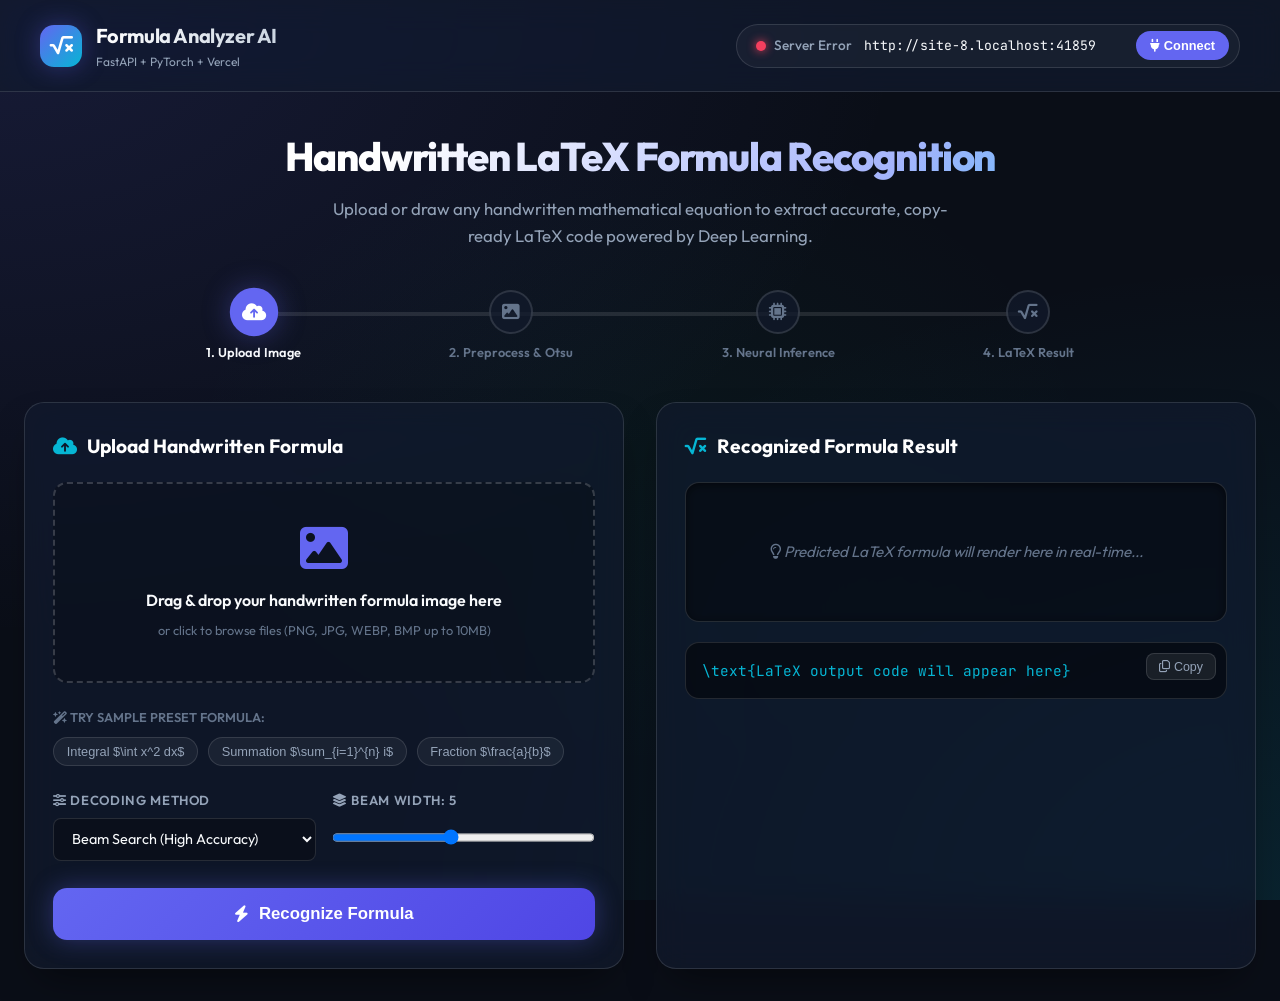
==== templates/index.html @ 6af21cb4 "Match Step 2 Image Pipeline & Preprocessing section layout exactly with user screenshot" ====
<!DOCTYPE html>
<html lang="en">
<head>
  <meta charset="UTF-8">
  <meta name="viewport" content="width=device-width, initial-scale=1.0">
  <title>Handwritten Formula Analyzer - AI LaTeX Recognizer</title>
  <meta name="description" content="AI-Powered Handwritten Mathematical Formula Recognition System built with PyTorch, FastAPI, and KaTeX.">
  
  <!-- Google Fonts -->
  <link rel="preconnect" href="https://fonts.googleapis.com">
  <link rel="preconnect" href="https://fonts.gstatic.com" crossorigin>
  <link href="https://fonts.googleapis.com/css2?family=JetBrains+Mono:wght@400;600&family=Outfit:wght@400;500;600;700;800&display=swap" rel="stylesheet">
  
  <!-- FontAwesome Icons -->
  <link rel="stylesheet" href="https://cdnjs.cloudflare.com/ajax/libs/font-awesome/6.4.0/css/all.min.css">
  
  <!-- KaTeX CSS & JS for LaTeX Rendering -->
  <link rel="stylesheet" href="https://cdn.jsdelivr.net/npm/katex@0.16.8/dist/katex.min.css">
  <script defer src="https://cdn.jsdelivr.net/npm/katex@0.16.8/dist/katex.min.js"></script>

  <!-- Custom Design System CSS -->
  <link rel="stylesheet" href="/static/css/style.css">
</head>
<body>

  <!-- Top Navigation & Ngrok Backend Config Bar -->
  <nav class="navbar">
    <div class="brand">
      <div class="brand-icon">
        <i class="fa-solid me-1 fa-square-root-variable"></i>
      </div>
      <div class="brand-text">
        <h1>Formula Analyzer AI</h1>
        <span>FastAPI + PyTorch + Vercel</span>
      </div>
    </div>

    <!-- Ngrok / Backend Tunnel Config -->
    <div class="backend-bar">
      <div class="status-badge" id="status-badge">
        <span class="status-dot" id="status-dot"></span>
        <span id="status-text">Connecting...</span>
      </div>
      <input 
        type="text" 
        id="backend-url-input" 
        class="backend-input" 
        placeholder="https://xxxx.ngrok-free.app or http://127.0.0.1:8000" 
        title="Enter your FastAPI Backend URL (Local or Ngrok HTTPS Tunnel)"
      >
      <button class="btn-ping" id="btn-ping" title="Test Connection to Backend API">
        <i class="fa-solid fa-plug"></i> Connect
      </button>
    </div>
  </nav>

  <!-- Main Content Container -->
  <main class="container">
    
    <!-- Hero Title -->
    <header class="hero-header">
      <h2 class="hero-title">Handwritten LaTeX Formula Recognition</h2>
      <p class="hero-subtitle">Upload or draw any handwritten mathematical equation to extract accurate, copy-ready LaTeX code powered by Deep Learning.</p>
    </header>

    <!-- Pipeline Stepper & Animated Progress Bar -->
    <div class="stepper-container" id="stepper-container">
      <div class="progress-track">
        <div class="progress-fill" id="progress-fill"></div>
      </div>
      
      <div class="step-item active" id="step-1">
        <div class="step-node"><i class="fa-solid fa-cloud-arrow-up"></i></div>
        <span class="step-label">1. Upload Image</span>
      </div>
      
      <div class="step-item" id="step-2">
        <div class="step-node"><i class="fa-solid fa-image"></i></div>
        <span class="step-label">2. Preprocess & Otsu</span>
      </div>
      
      <div class="step-item" id="step-3">
        <div class="step-node"><i class="fa-solid fa-microchip"></i></div>
        <span class="step-label">3. Neural Inference</span>
      </div>
      
      <div class="step-item" id="step-4">
        <div class="step-node"><i class="fa-solid fa-square-root-variable"></i></div>
        <span class="step-label">4. LaTeX Result</span>
      </div>
    </div>

    <!-- Main App Grid -->
    <div class="app-grid">

      <!-- Left Column: Image Upload & Parameters -->
      <section class="card">
        <h3 class="card-title">
          <i class="fa-solid fa-cloud-arrow-up"></i> Upload Handwritten Formula
        </h3>

        <!-- Drag & Drop Zone -->
        <div class="dropzone" id="dropzone">
          <i class="fa-solid fa-image dropzone-icon"></i>
          <p class="dropzone-text">Drag & drop your handwritten formula image here</p>
          <p class="dropzone-subtext">or click to browse files (PNG, JPG, WEBP, BMP up to 10MB)</p>
          <input type="file" id="file-input" accept="image/png, image/jpeg, image/webp, image/bmp">
        </div>

        <!-- Selected Image Preview Box -->
        <div class="preview-box" id="preview-box">
          <button class="preview-remove" id="btn-remove-preview" title="Remove selected image">
            <i class="fa-solid fa-xmark"></i>
          </button>
          <img id="preview-img" src="" alt="Handwritten Formula Preview">
        </div>

        <!-- Sample Formula Presets -->
        <div class="presets-container">
          <p class="presets-title"><i class="fa-solid fa-wand-magic-sparkles"></i> Try Sample Preset Formula:</p>
          <div class="presets-flex">
            <button class="btn-preset" data-preset="integral">Integral $\int x^2 dx$</button>
            <button class="btn-preset" data-preset="summation">Summation $\sum_{i=1}^{n} i$</button>
            <button class="btn-preset" data-preset="fraction">Fraction $\frac{a}{b}$</button>
          </div>
        </div>

        <!-- Decoding Controls -->
        <div class="controls-group">
          <div class="control-item">
            <label for="decode-method"><i class="fa-solid fa-sliders"></i> Decoding Method</label>
            <select id="decode-method" class="select-custom">
              <option value="beam" selected>Beam Search (High Accuracy)</option>
              <option value="greedy">Greedy Search (Fastest)</option>
            </select>
          </div>

          <div class="control-item" id="beam-size-container">
            <label for="beam-size"><i class="fa-solid fa-layer-group"></i> Beam Width: <span id="beam-val">5</span></label>
            <input type="range" id="beam-size" class="slider-custom" min="1" max="10" value="5">
          </div>
        </div>

        <!-- Submit Button -->
        <button class="btn-submit" id="btn-predict">
          <i class="fa-solid fa-bolt"></i> Recognize Formula
        </button>
      </section>

      <!-- Right Column: Recognition Results -->
      <section class="card">
        <h3 class="card-title">
          <i class="fa-solid fa-square-root-variable"></i> Recognized Formula Result
        </h3>

        <div class="result-display">
          
          <!-- Rendered KaTeX Math Box -->
          <div class="rendered-math-box" id="math-render-box">
            <span class="placeholder-text">
              <i class="fa-regular fa-lightbulb"></i> Predicted LaTeX formula will render here in real-time...
            </span>
          </div>

          <!-- Raw LaTeX Code View -->
          <div class="raw-latex-box">
            <button class="btn-copy" id="btn-copy" title="Copy LaTeX code to clipboard">
              <i class="fa-regular fa-copy"></i> Copy
            </button>
            <div class="raw-latex-code" id="raw-latex-output">\text{LaTeX output code will appear here}</div>
          </div>

        </div>
      </section>

    </div>

    <!-- Step 2: Image Pipeline & Preprocessing Card Section -->
    <section class="card pipeline-card" id="pipeline-card" style="display: none; margin-top: 2rem;">
      <div class="pipeline-header">
        <h3 class="card-title" style="margin-bottom: 0;">
          🖼️ Step 2: Image Pipeline & Preprocessing
        </h3>
        <span class="badge-active"><i class="fa-solid fa-circle-check"></i> Auto Dark-Mode & Otsu Active</span>
      </div>

      <div class="pipeline-grid" style="margin-top: 1.25rem;">
        <!-- Original Uploaded Image -->
        <div class="pipeline-box">
          <h4 class="pipeline-box-title">Original Uploaded Image</h4>
          <div class="pipeline-img-wrap">
            <img id="pipeline-orig-img" src="" alt="Original Uploaded Image">
          </div>
          <p class="pipeline-meta" id="pipeline-orig-meta">
            Dimensions: 512 × 128 px | Format: image/png
          </p>
        </div>

        <!-- Auto-Inverted & Otsu Normalized Tensor Input -->
        <div class="pipeline-box">
          <h4 class="pipeline-box-title">Auto-Inverted & Otsu Normalized Tensor Input</h4>
          <div class="pipeline-img-wrap">
            <img id="pipeline-otsu-img" src="" alt="Normalized Tensor Input Canvas">
          </div>
          <p class="pipeline-meta" id="pipeline-meta">
            Tensor Shape: [1, 3, 128, 512] | Padded & Normalized for Model Encoder
          </p>
        </div>
      </div>
    </section>

  </main>

  <!-- Toast Notification -->
  <div class="toast" id="toast">
    <i class="fa-solid fa-circle-check"></i>
    <span id="toast-msg">Copied to clipboard!</span>
  </div>

  <!-- App Script -->
  <script src="/static/js/app.js"></script>
</body>
</html>
---- static/css/style.css ----
/* ==========================================================
   Handwritten Mathematical Formula Recognition System
   Design System & Global Styles (Vanilla CSS)
   ========================================================== */

:root {
  --bg-dark: #0a0e17;
  --bg-card: rgba(18, 26, 43, 0.75);
  --bg-card-hover: rgba(28, 39, 64, 0.85);
  --border-color: rgba(255, 255, 255, 0.12);
  --border-focus: #6366f1;
  
  --primary: #6366f1;
  --primary-hover: #4f46e5;
  --primary-glow: rgba(99, 102, 241, 0.35);
  
  --accent-cyan: #06b6d4;
  --accent-emerald: #10b981;
  --accent-rose: #f43f5e;
  --accent-amber: #f59e0b;

  --text-main: #f8fafc;
  --text-muted: #94a3b8;
  --text-subtle: #64748b;

  --font-main: 'Outfit', -apple-system, BlinkMacSystemFont, 'Segoe UI', Roboto, sans-serif;
  --font-mono: 'JetBrains Mono', 'Fira Code', monospace;
  
  --radius-sm: 8px;
  --radius-md: 14px;
  --radius-lg: 20px;
  --radius-full: 9999px;
  
  --shadow-main: 0 20px 40px -15px rgba(0, 0, 0, 0.5);
  --shadow-glow: 0 0 25px var(--primary-glow);
  --glass-backdrop: blur(16px) saturate(180%);
}

* {
  margin: 0;
  padding: 0;
  box-sizing: border-box;
}

body {
  font-family: var(--font-main);
  background-color: var(--bg-dark);
  background-image: 
    radial-gradient(at 0% 0%, rgba(99, 102, 241, 0.15) 0px, transparent 50%),
    radial-gradient(at 100% 100%, rgba(6, 182, 212, 0.12) 0px, transparent 50%),
    radial-gradient(at 50% 50%, rgba(16, 185, 129, 0.05) 0px, transparent 50%);
  background-attachment: fixed;
  color: var(--text-main);
  min-height: 100vh;
  line-height: 1.6;
  overflow-x: hidden;
}

/* Header & Navbar */
.navbar {
  display: flex;
  justify-content: space-between;
  align-items: center;
  padding: 1.25rem 2.5rem;
  background: var(--bg-card);
  backdrop-filter: var(--glass-backdrop);
  border-bottom: 1px solid var(--border-color);
  position: sticky;
  top: 0;
  z-index: 100;
}

.brand {
  display: flex;
  align-items: center;
  gap: 0.85rem;
}

.brand-icon {
  width: 42px;
  height: 42px;
  background: linear-gradient(135deg, var(--primary), var(--accent-cyan));
  border-radius: var(--radius-md);
  display: flex;
  align-items: center;
  justify-content: center;
  font-size: 1.3rem;
  color: #fff;
  box-shadow: var(--shadow-glow);
}

.brand-text h1 {
  font-size: 1.25rem;
  font-weight: 700;
  background: linear-gradient(90deg, #fff, #cbd5e1);
  -webkit-background-clip: text;
  -webkit-text-fill-color: transparent;
  letter-spacing: -0.02em;
}

.brand-text span {
  font-size: 0.75rem;
  color: var(--text-muted);
  display: block;
}

/* Backend Connection Bar */
.backend-bar {
  display: flex;
  align-items: center;
  gap: 0.75rem;
  background: rgba(255, 255, 255, 0.04);
  border: 1px solid var(--border-color);
  border-radius: var(--radius-full);
  padding: 0.4rem 0.6rem 0.4rem 1.2rem;
}

.status-badge {
  display: flex;
  align-items: center;
  gap: 0.5rem;
  font-size: 0.85rem;
  font-weight: 500;
  color: var(--text-muted);
}

.status-dot {
  width: 10px;
  height: 10px;
  border-radius: 50%;
  background-color: var(--accent-amber);
  box-shadow: 0 0 10px var(--accent-amber);
  transition: all 0.3s ease;
}

.status-dot.connected {
  background-color: var(--accent-emerald);
  box-shadow: 0 0 10px var(--accent-emerald);
}

.status-dot.disconnected {
  background-color: var(--accent-rose);
  box-shadow: 0 0 10px var(--accent-rose);
}

.backend-input {
  background: transparent;
  border: none;
  color: var(--text-main);
  font-family: var(--font-mono);
  font-size: 0.82rem;
  width: 260px;
  outline: none;
}

.btn-ping {
  background: var(--primary);
  color: #fff;
  border: none;
  padding: 0.45rem 0.9rem;
  border-radius: var(--radius-full);
  font-size: 0.8rem;
  font-weight: 600;
  cursor: pointer;
  transition: all 0.2s ease;
}

.btn-ping:hover {
  background: var(--primary-hover);
  transform: scale(1.03);
}

/* Main Container */
.container {
  max-width: 1300px;
  margin: 2rem auto;
  padding: 0 1.5rem;
}

.hero-header {
  text-align: center;
  margin-bottom: 2.5rem;
}

.hero-title {
  font-size: 2.5rem;
  font-weight: 800;
  letter-spacing: -0.03em;
  margin-bottom: 0.5rem;
  background: linear-gradient(135deg, #ffffff 30%, #a5b4fc 70%, #38bdf8 100%);
  -webkit-background-clip: text;
  -webkit-text-fill-color: transparent;
}

.hero-subtitle {
  color: var(--text-muted);
  font-size: 1.05rem;
  max-width: 650px;
  margin: 0 auto;
}

/* Grid Layout */
.app-grid {
  display: grid;
  grid-template-columns: 1fr 1fr;
  gap: 2rem;
}

@media (max-width: 992px) {
  .app-grid {
    grid-template-columns: 1fr;
  }
}

/* Card Styling */
.card {
  background: var(--bg-card);
  backdrop-filter: var(--glass-backdrop);
  border: 1px solid var(--border-color);
  border-radius: var(--radius-lg);
  padding: 1.75rem;
  box-shadow: var(--shadow-main);
  transition: border-color 0.3s ease;
}

.card:hover {
  border-color: rgba(255, 255, 255, 0.2);
}

.card-title {
  font-size: 1.2rem;
  font-weight: 700;
  margin-bottom: 1.25rem;
  display: flex;
  align-items: center;
  gap: 0.6rem;
  color: #fff;
}

.card-title i {
  color: var(--accent-cyan);
}

/* Upload Dropzone */
.dropzone {
  border: 2px dashed rgba(255, 255, 255, 0.18);
  border-radius: var(--radius-md);
  padding: 2.5rem 1.5rem;
  text-align: center;
  cursor: pointer;
  background: rgba(0, 0, 0, 0.2);
  transition: all 0.3s ease;
  position: relative;
  overflow: hidden;
}

.dropzone:hover, .dropzone.dragover {
  border-color: var(--primary);
  background: rgba(99, 102, 241, 0.08);
  box-shadow: inset 0 0 20px rgba(99, 102, 241, 0.15);
}

.dropzone-icon {
  font-size: 3rem;
  color: var(--primary);
  margin-bottom: 1rem;
  transition: transform 0.3s ease;
}

.dropzone:hover .dropzone-icon {
  transform: translateY(-4px);
}

.dropzone-text {
  font-size: 1rem;
  font-weight: 600;
  color: var(--text-main);
  margin-bottom: 0.4rem;
}

.dropzone-subtext {
  font-size: 0.8rem;
  color: var(--text-subtle);
}

#file-input {
  display: none;
}

/* Preview Box */
.preview-box {
  margin-top: 1.25rem;
  display: none;
  background: rgba(0, 0, 0, 0.3);
  border: 1px solid var(--border-color);
  border-radius: var(--radius-md);
  padding: 1rem;
  text-align: center;
  position: relative;
}

.preview-box img {
  max-width: 100%;
  max-height: 180px;
  object-fit: contain;
  border-radius: var(--radius-sm);
  box-shadow: 0 4px 12px rgba(0,0,0,0.5);
}

.preview-remove {
  position: absolute;
  top: 10px;
  right: 10px;
  background: rgba(244, 63, 94, 0.8);
  color: #fff;
  border: none;
  border-radius: 50%;
  width: 28px;
  height: 28px;
  cursor: pointer;
  display: flex;
  align-items: center;
  justify-content: center;
  transition: all 0.2s ease;
}

.preview-remove:hover {
  background: var(--accent-rose);
  transform: scale(1.1);
}

/* Controls */
.controls-group {
  margin-top: 1.5rem;
  display: grid;
  grid-template-columns: 1fr 1fr;
  gap: 1rem;
}

.control-item label {
  display: block;
  font-size: 0.82rem;
  font-weight: 600;
  color: var(--text-muted);
  margin-bottom: 0.4rem;
  text-transform: uppercase;
  letter-spacing: 0.05em;
}

.select-custom, .slider-custom {
  width: 100%;
  padding: 0.65rem 0.9rem;
  background: rgba(0, 0, 0, 0.3);
  border: 1px solid var(--border-color);
  border-radius: var(--radius-sm);
  color: var(--text-main);
  font-family: var(--font-main);
  font-size: 0.9rem;
  outline: none;
  transition: border-color 0.2s ease;
}

.select-custom:focus {
  border-color: var(--primary);
}

/* Action Buttons */
.btn-submit {
  width: 100%;
  margin-top: 1.5rem;
  padding: 1rem;
  background: linear-gradient(135deg, var(--primary), var(--primary-hover));
  color: #fff;
  border: none;
  border-radius: var(--radius-md);
  font-size: 1.05rem;
  font-weight: 700;
  cursor: pointer;
  box-shadow: var(--shadow-glow);
  display: flex;
  align-items: center;
  justify-content: center;
  gap: 0.6rem;
  transition: all 0.3s ease;
}

.btn-submit:hover:not(:disabled) {
  transform: translateY(-2px);
  box-shadow: 0 0 35px var(--primary-glow);
}

.btn-submit:disabled {
  opacity: 0.5;
  cursor: not-allowed;
}

/* Sample Presets */
.presets-container {
  margin-top: 1.5rem;
}

.presets-title {
  font-size: 0.8rem;
  font-weight: 600;
  color: var(--text-subtle);
  margin-bottom: 0.6rem;
  text-transform: uppercase;
}

.presets-flex {
  display: flex;
  gap: 0.6rem;
  flex-wrap: wrap;
}

.btn-preset {
  background: rgba(255, 255, 255, 0.05);
  border: 1px solid var(--border-color);
  color: var(--text-muted);
  padding: 0.4rem 0.8rem;
  border-radius: var(--radius-full);
  font-size: 0.8rem;
  cursor: pointer;
  transition: all 0.2s ease;
}

.btn-preset:hover {
  background: rgba(99, 102, 241, 0.15);
  border-color: var(--primary);
  color: #fff;
}

/* Results Display Card */
.result-display {
  display: flex;
  flex-direction: column;
  gap: 1.25rem;
  min-height: 380px;
}

.rendered-math-box {
  background: rgba(0, 0, 0, 0.4);
  border: 1px solid var(--border-color);
  border-radius: var(--radius-md);
  padding: 2rem 1.5rem;
  min-height: 140px;
  display: flex;
  align-items: center;
  justify-content: center;
  text-align: center;
  font-size: 1.6rem;
  overflow-x: auto;
  box-shadow: inset 0 2px 10px rgba(0,0,0,0.5);
}

.placeholder-text {
  color: var(--text-subtle);
  font-size: 0.95rem;
  font-style: italic;
}

.raw-latex-box {
  background: rgba(0, 0, 0, 0.5);
  border: 1px solid var(--border-color);
  border-radius: var(--radius-md);
  padding: 1rem;
  position: relative;
}

.raw-latex-code {
  font-family: var(--font-mono);
  font-size: 0.9rem;
  color: var(--accent-cyan);
  word-break: break-all;
  white-space: pre-wrap;
}

.btn-copy {
  position: absolute;
  top: 10px;
  right: 10px;
  background: rgba(255, 255, 255, 0.08);
  border: 1px solid var(--border-color);
  color: var(--text-muted);
  padding: 0.35rem 0.75rem;
  border-radius: var(--radius-sm);
  font-size: 0.78rem;
  cursor: pointer;
  transition: all 0.2s ease;
}

.btn-copy:hover {
  background: var(--primary);
  color: #fff;
}

/* Spinner Loader */
.spinner {
  width: 22px;
  height: 22px;
  border: 3px solid rgba(255,255,255,0.3);
  border-radius: 50%;
  border-top-color: #fff;
  animation: spin 0.8s linear infinite;
  display: inline-block;
}

@keyframes spin {
  to { transform: rotate(360deg); }
}

/* Toast Notifications */
.toast {
  position: fixed;
  bottom: 2rem;
  right: 2rem;
  background: var(--bg-card);
  border: 1px solid var(--accent-emerald);
  color: #fff;
  padding: 0.9rem 1.4rem;
  border-radius: var(--radius-md);
  box-shadow: 0 10px 30px rgba(0,0,0,0.5);
  display: flex;
  align-items: center;
  gap: 0.6rem;
  font-size: 0.9rem;
  z-index: 1000;
  opacity: 0;
  transform: translateY(20px);
  transition: all 0.3s ease;
}

.toast.show {
  opacity: 1;
  transform: translateY(0);
}

/* Step 2 Pipeline Card Styling */
.pipeline-header {
  display: flex;
  justify-content: space-between;
  align-items: center;
  margin-bottom: 1.25rem;
  flex-wrap: wrap;
  gap: 0.5rem;
}

.badge-active {
  background: rgba(16, 185, 129, 0.15);
  border: 1px solid var(--accent-emerald);
  color: var(--accent-emerald);
  padding: 0.35rem 0.85rem;
  border-radius: var(--radius-full);
  font-size: 0.8rem;
  font-weight: 600;
  display: flex;
  align-items: center;
  gap: 0.4rem;
}

.pipeline-grid {
  display: grid;
  grid-template-columns: 1fr 1fr;
  gap: 1.5rem;
}

@media (max-width: 768px) {
  .pipeline-grid {
    grid-template-columns: 1fr;
  }
}

.pipeline-box {
  background: rgba(0, 0, 0, 0.35);
  border: 1px solid var(--border-color);
  border-radius: var(--radius-md);
  padding: 1rem;
}

.pipeline-box-title {
  font-size: 0.88rem;
  font-weight: 700;
  color: var(--text-muted);
  margin-bottom: 0.75rem;
}

.pipeline-img-wrap {
  background: #ffffff;
  border-radius: var(--radius-sm);
  padding: 0.5rem;
  min-height: 140px;
  display: flex;
  align-items: center;
  justify-content: center;
}

.pipeline-img-wrap img {
  max-width: 100%;
  max-height: 140px;
  object-fit: contain;
}

.pipeline-meta {
  font-family: var(--font-mono);
  font-size: 0.75rem;
  color: var(--text-subtle);
  margin-top: 0.6rem;
  text-align: center;
}

/* Stepper & Progress Bar Styling */
.stepper-container {
  display: flex;
  justify-content: space-between;
  align-items: center;
  position: relative;
  max-width: 900px;
  margin: 0 auto 2.5rem auto;
  padding: 0 1rem;
}

.progress-track {
  position: absolute;
  top: 22px;
  left: 60px;
  right: 60px;
  height: 4px;
  background: rgba(255, 255, 255, 0.1);
  border-radius: var(--radius-full);
  z-index: 1;
}

.progress-fill {
  height: 100%;
  width: 0%;
  background: linear-gradient(90deg, var(--primary), var(--accent-cyan));
  border-radius: var(--radius-full);
  box-shadow: 0 0 15px var(--primary-glow);
  transition: width 0.4s ease;
}

.step-item {
  display: flex;
  flex-direction: column;
  align-items: center;
  gap: 0.5rem;
  z-index: 2;
  position: relative;
}

.step-node {
  width: 44px;
  height: 44px;
  border-radius: 50%;
  background: var(--bg-card);
  border: 2px solid var(--border-color);
  color: var(--text-subtle);
  display: flex;
  align-items: center;
  justify-content: center;
  font-size: 1.1rem;
  transition: all 0.3s ease;
}

.step-label {
  font-size: 0.8rem;
  font-weight: 600;
  color: var(--text-subtle);
  transition: color 0.3s ease;
}

.step-item.active .step-node {
  border-color: var(--primary);
  background: var(--primary);
  color: #fff;
  box-shadow: var(--shadow-glow);
  transform: scale(1.1);
}

.step-item.active .step-label {
  color: var(--text-main);
}

.step-item.completed .step-node {
  border-color: var(--accent-emerald);
  background: var(--accent-emerald);
  color: #fff;
  box-shadow: 0 0 15px rgba(16, 185, 129, 0.4);
}

.step-item.completed .step-label {
  color: var(--accent-emerald);
}
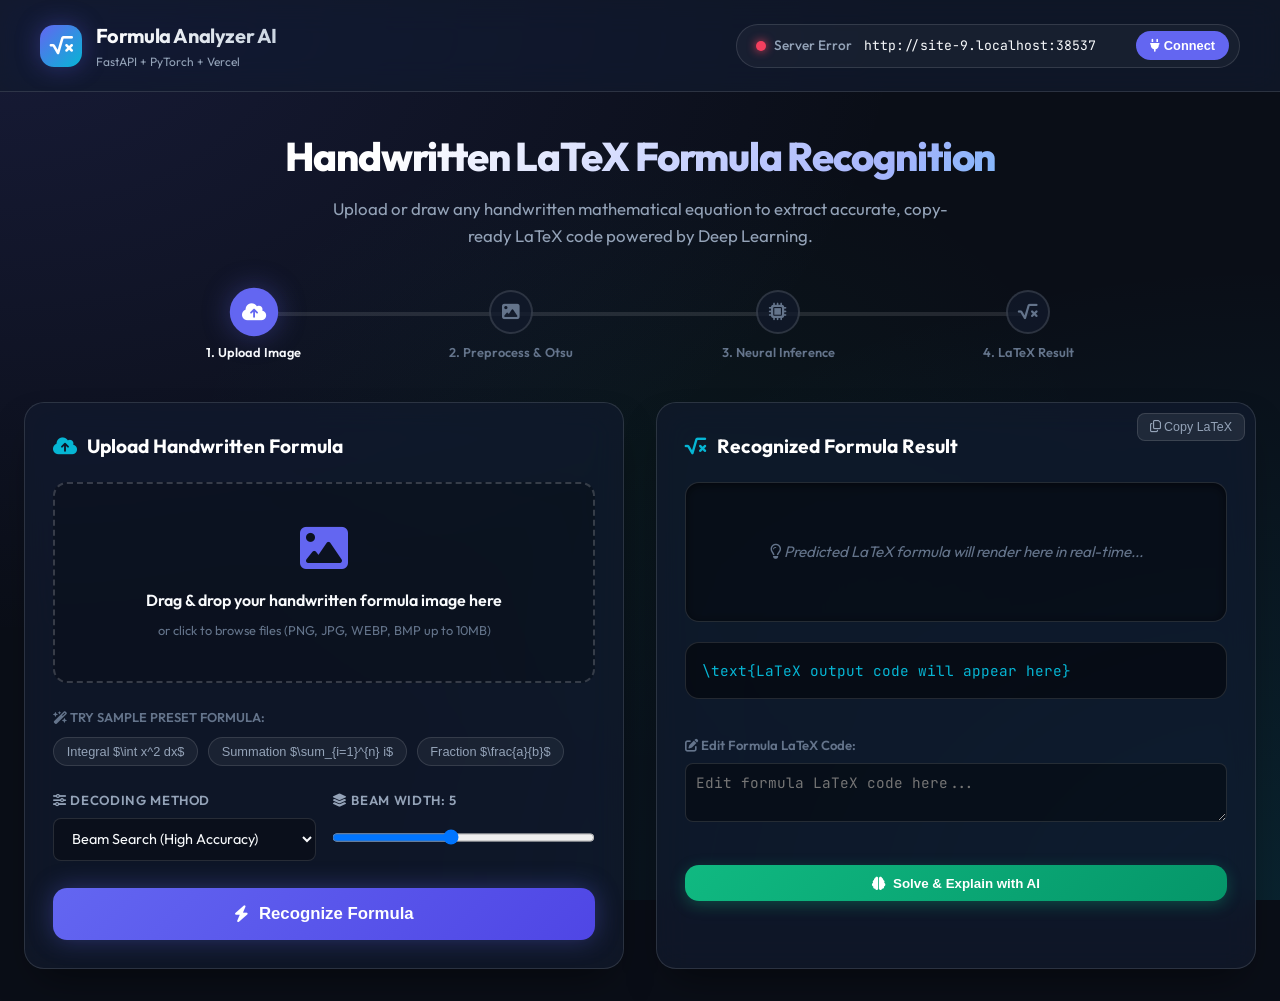
==== commit b4c9cbcb: "Add interactive LaTeX formula editor, SymPy symbolic math solver, and Gemini AI step-by-step explana" ====
--- a/templates/index.html
+++ b/templates/index.html
@@ -164,10 +164,25 @@
 
           <!-- Raw LaTeX Code View -->
           <div class="raw-latex-box">
-            <button class="btn-copy" id="btn-copy" title="Copy LaTeX code to clipboard">
-              <i class="fa-regular fa-copy"></i> Copy
+            <div class="raw-latex-code" id="raw-latex-output">\text{LaTeX output code will appear here}</div>
+          </div>
+
+          <!-- Interactive Editable LaTeX Field -->
+          <div class="editor-group" style="margin-top: 1rem;">
+            <label for="latex-editor-input" class="editor-label" style="font-size: 0.82rem; font-weight: 600; color: var(--text-subtle); margin-bottom: 0.4rem; display: block;">
+              <i class="fa-solid fa-pen-to-square"></i> Edit Formula LaTeX Code:
+            </label>
+            <textarea id="latex-editor-input" class="textarea-custom" rows="2" style="width: 100%; background: rgba(0,0,0,0.4); border: 1px solid var(--border-color); border-radius: var(--radius-sm); color: var(--accent-cyan); font-family: var(--font-mono); padding: 0.6rem; font-size: 0.9rem; resize: vertical;" placeholder="Edit formula LaTeX code here..."></textarea>
+          </div>
+
+          <!-- Action Buttons Flex -->
+          <div class="action-buttons-flex" style="display: flex; gap: 0.75rem; margin-top: 1rem;">
+            <button class="btn-copy" id="btn-copy" style="flex: 1;">
+              <i class="fa-regular fa-copy"></i> Copy LaTeX
             </button>
-            <div class="raw-latex-code" id="raw-latex-output">\text{LaTeX output code will appear here}</div>
+            <button class="btn-solve" id="btn-solve" style="flex: 2; background: linear-gradient(135deg, #10b981, #059669); color: #fff; border: none; padding: 0.65rem 1rem; border-radius: var(--radius-md); font-weight: 600; cursor: pointer; display: flex; align-items: center; justify-content: center; gap: 0.5rem; transition: all 0.3s ease; box-shadow: 0 4px 15px rgba(16, 185, 129, 0.3);">
+              <i class="fa-solid fa-brain"></i> Solve & Explain with AI
+            </button>
           </div>
 
         </div>
@@ -209,6 +224,36 @@
       </div>
     </section>
 
+    <!-- Step 3: Solution & Gemini AI Explanation Card Section -->
+    <section class="card solution-card" id="solution-card" style="display: none; margin-top: 2rem;">
+      <div class="pipeline-header">
+        <h3 class="card-title" style="margin-bottom: 0;">
+          🧠 Step 3: Solution & Gemini AI Explanation
+        </h3>
+        <span class="badge-active" style="background: rgba(99, 102, 241, 0.15); border-color: var(--primary); color: #a5b4fc;">
+          <i class="fa-solid fa-sparkles"></i> Gemini AI Active
+        </span>
+      </div>
+
+      <div class="solution-grid" style="display: grid; grid-template-columns: 1fr; gap: 1.25rem; margin-top: 1.25rem;">
+        <!-- Solution Render Box -->
+        <div class="solution-box" style="background: rgba(0, 0, 0, 0.35); border: 1px solid var(--border-color); border-radius: var(--radius-md); padding: 1.25rem;">
+          <h4 class="pipeline-box-title" style="color: var(--accent-emerald);">Calculated Mathematical Solution</h4>
+          <div class="rendered-math-box" id="solution-render-box" style="margin-top: 0.75rem;">
+            <!-- Solved KaTeX math renders here -->
+          </div>
+        </div>
+
+        <!-- Gemini AI Explanation Box -->
+        <div class="solution-box" style="background: rgba(0, 0, 0, 0.35); border: 1px solid var(--border-color); border-radius: var(--radius-md); padding: 1.25rem;">
+          <h4 class="pipeline-box-title" style="color: #a5b4fc;">Step-by-Step Gemini AI Concept Breakdown</h4>
+          <div class="explanation-content" id="explanation-content" style="margin-top: 0.75rem; font-size: 0.95rem; line-height: 1.7; color: var(--text-main);">
+            <!-- Markdown explanation renders here -->
+          </div>
+        </div>
+      </div>
+    </section>
+
   </main>
 
   <!-- Toast Notification -->
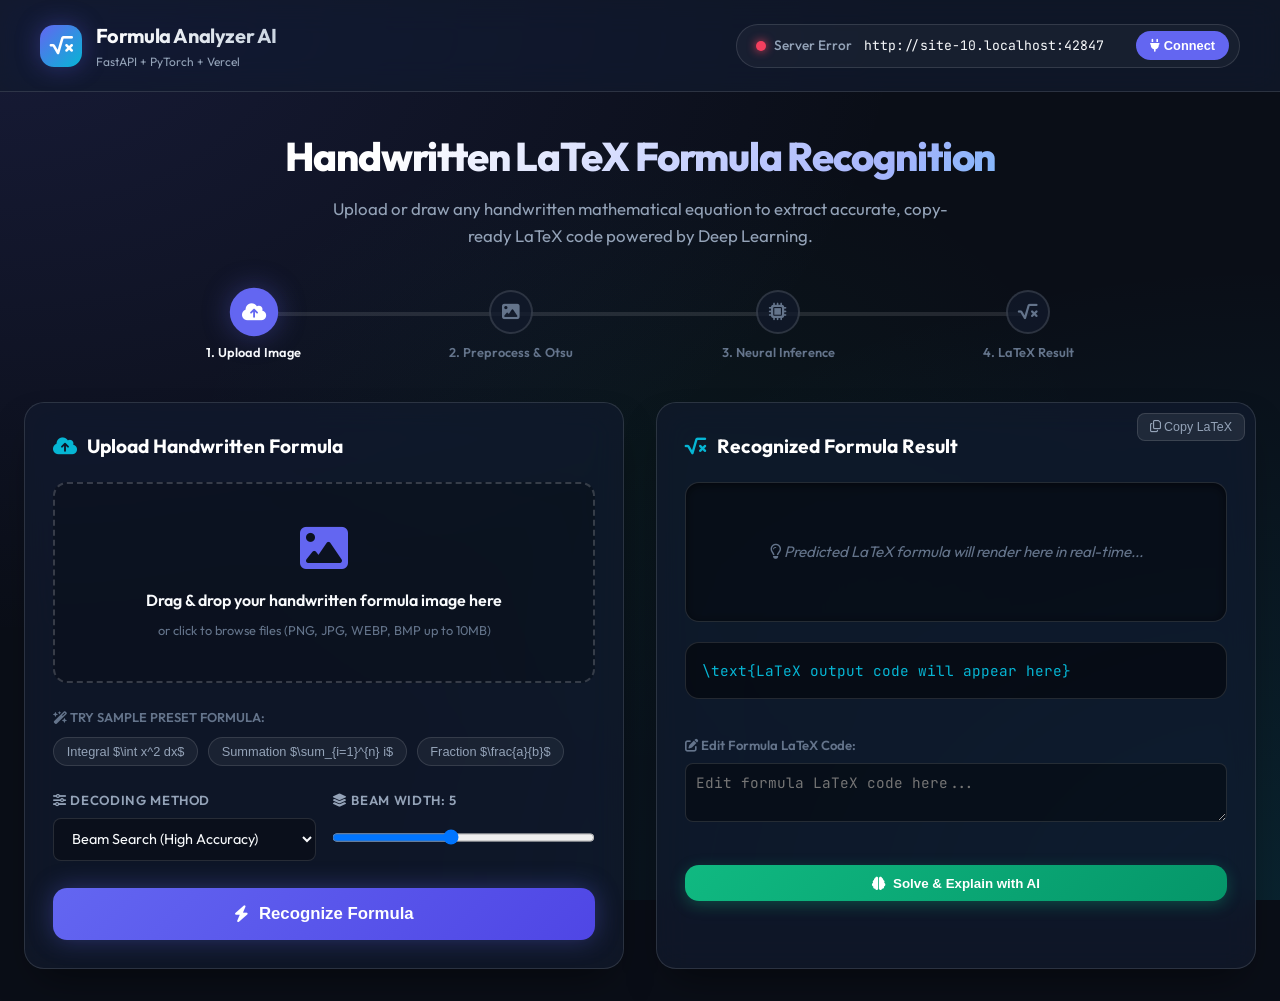
==== commit 96dfef2b: "Separate SymPy math solver, Matplotlib function graph plotter, and Gemini AI explanation sections" ====
--- a/templates/index.html
+++ b/templates/index.html
@@ -224,29 +224,43 @@
       </div>
     </section>
 
-    <!-- Step 3: Solution & Gemini AI Explanation Card Section -->
+    <!-- Step 3: Solution, Matplotlib Plot & Gemini AI Explanation Card Section -->
     <section class="card solution-card" id="solution-card" style="display: none; margin-top: 2rem;">
       <div class="pipeline-header">
         <h3 class="card-title" style="margin-bottom: 0;">
-          🧠 Step 3: Solution & Gemini AI Explanation
+          🧠 Step 3: SymPy Solution, Matplotlib Plot & Gemini AI Explanation
         </h3>
         <span class="badge-active" style="background: rgba(99, 102, 241, 0.15); border-color: var(--primary); color: #a5b4fc;">
-          <i class="fa-solid fa-sparkles"></i> Gemini AI Active
+          <i class="fa-solid fa-sparkles"></i> SymPy + Matplotlib + Gemini AI
         </span>
       </div>
 
       <div class="solution-grid" style="display: grid; grid-template-columns: 1fr; gap: 1.25rem; margin-top: 1.25rem;">
-        <!-- Solution Render Box -->
+        <!-- 1. SymPy Symbolic Solution Box -->
         <div class="solution-box" style="background: rgba(0, 0, 0, 0.35); border: 1px solid var(--border-color); border-radius: var(--radius-md); padding: 1.25rem;">
-          <h4 class="pipeline-box-title" style="color: var(--accent-emerald);">Calculated Mathematical Solution</h4>
+          <h4 class="pipeline-box-title" style="color: var(--accent-emerald);">
+            <i class="fa-solid fa-calculator"></i> SymPy Exact Mathematical Solution
+          </h4>
           <div class="rendered-math-box" id="solution-render-box" style="margin-top: 0.75rem;">
             <!-- Solved KaTeX math renders here -->
           </div>
         </div>
 
-        <!-- Gemini AI Explanation Box -->
+        <!-- 2. Matplotlib Graph Plot Box -->
+        <div class="solution-box" id="plot-box" style="display: none; background: rgba(0, 0, 0, 0.35); border: 1px solid var(--border-color); border-radius: var(--radius-md); padding: 1.25rem;">
+          <h4 class="pipeline-box-title" style="color: var(--accent-cyan);">
+            <i class="fa-solid fa-chart-line"></i> Matplotlib Function Graph & Curve Visualization
+          </h4>
+          <div class="plot-img-wrap" style="margin-top: 0.75rem; background: #0f172a; border-radius: var(--radius-sm); padding: 0.5rem; text-align: center;">
+            <img id="plot-img" src="" alt="Matplotlib Function Plot" style="max-width: 100%; border-radius: var(--radius-sm);">
+          </div>
+        </div>
+
+        <!-- 3. Gemini AI Explanation Box -->
         <div class="solution-box" style="background: rgba(0, 0, 0, 0.35); border: 1px solid var(--border-color); border-radius: var(--radius-md); padding: 1.25rem;">
-          <h4 class="pipeline-box-title" style="color: #a5b4fc;">Step-by-Step Gemini AI Concept Breakdown</h4>
+          <h4 class="pipeline-box-title" style="color: #a5b4fc;">
+            <i class="fa-solid fa-brain"></i> Step-by-Step Gemini AI Concept Breakdown
+          </h4>
           <div class="explanation-content" id="explanation-content" style="margin-top: 0.75rem; font-size: 0.95rem; line-height: 1.7; color: var(--text-main);">
             <!-- Markdown explanation renders here -->
           </div>
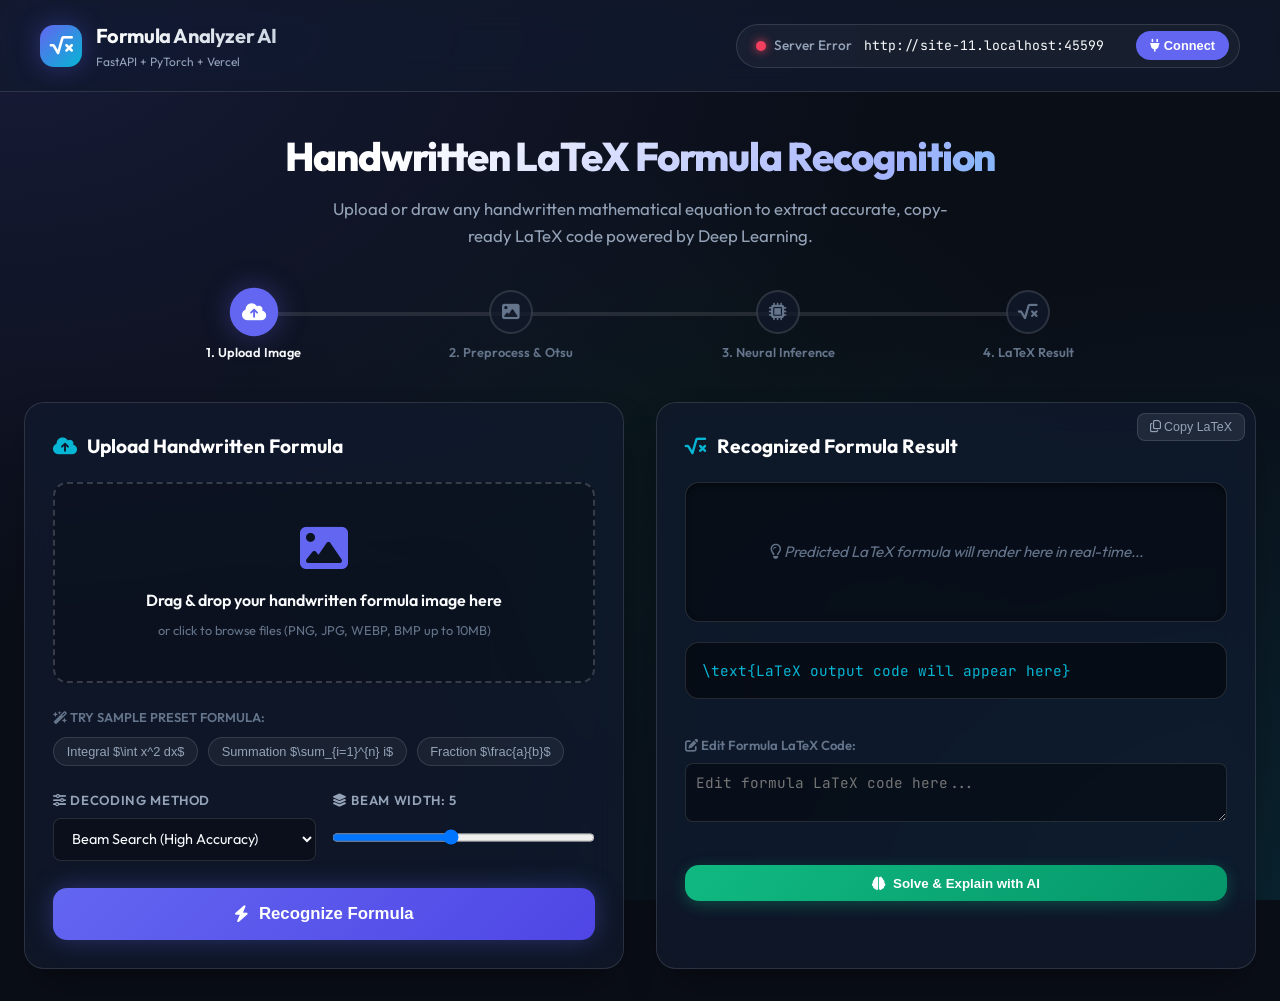
==== commit b012279b: "Create 3 distinct standalone section cards for SymPy Solution, Matplotlib Plot, and Gemini AI" ====
--- a/templates/index.html
+++ b/templates/index.html
@@ -224,46 +224,59 @@
       </div>
     </section>
 
-    <!-- Step 3: Solution, Matplotlib Plot & Gemini AI Explanation Card Section -->
-    <section class="card solution-card" id="solution-card" style="display: none; margin-top: 2rem;">
-      <div class="pipeline-header">
-        <h3 class="card-title" style="margin-bottom: 0;">
-          🧠 Step 3: SymPy Solution, Matplotlib Plot & Gemini AI Explanation
+    <!-- Section 1: SymPy Mathematical Solution Card -->
+    <section class="card solution-card" id="sympy-card" style="display: none; margin-top: 2rem;">
+      <div class="pipeline-header">
+        <h3 class="card-title" style="margin-bottom: 0;">
+          ⚡ SymPy Mathematical Solution
+        </h3>
+        <span class="badge-active" style="background: rgba(16, 185, 129, 0.15); border-color: var(--accent-emerald); color: var(--accent-emerald);">
+          <i class="fa-solid fa-calculator"></i> SymPy Symbolic Engine
+        </span>
+      </div>
+
+      <div class="solution-box" style="background: rgba(0, 0, 0, 0.35); border: 1px solid var(--border-color); border-radius: var(--radius-md); padding: 1.25rem; margin-top: 1.25rem;">
+        <h4 class="pipeline-box-title" style="color: var(--accent-emerald);">Calculated Exact Symbolic Solution</h4>
+        <div class="rendered-math-box" id="sympy-render-box" style="margin-top: 0.75rem;">
+          <!-- Solved KaTeX math renders here -->
+        </div>
+      </div>
+    </section>
+
+    <!-- Section 2: Matplotlib Function Graph Plot Card -->
+    <section class="card solution-card" id="plot-card" style="display: none; margin-top: 2rem;">
+      <div class="pipeline-header">
+        <h3 class="card-title" style="margin-bottom: 0;">
+          📈 Matplotlib Function Graph & Visualization
+        </h3>
+        <span class="badge-active" style="background: rgba(56, 189, 248, 0.15); border-color: var(--accent-cyan); color: var(--accent-cyan);">
+          <i class="fa-solid fa-chart-line"></i> Matplotlib Dark-Mode Engine
+        </span>
+      </div>
+
+      <div class="solution-box" style="background: rgba(0, 0, 0, 0.35); border: 1px solid var(--border-color); border-radius: var(--radius-md); padding: 1.25rem; margin-top: 1.25rem;">
+        <h4 class="pipeline-box-title" style="color: var(--accent-cyan);">Function Curve Plot</h4>
+        <div class="plot-img-wrap" style="margin-top: 0.75rem; background: #0f172a; border-radius: var(--radius-sm); padding: 0.5rem; text-align: center;">
+          <img id="plot-img" src="" alt="Matplotlib Function Plot" style="max-width: 100%; border-radius: var(--radius-sm);">
+        </div>
+      </div>
+    </section>
+
+    <!-- Section 3: Gemini AI Concept Explanation Card -->
+    <section class="card solution-card" id="gemini-card" style="display: none; margin-top: 2rem;">
+      <div class="pipeline-header">
+        <h3 class="card-title" style="margin-bottom: 0;">
+          🧠 Gemini AI Concept Explanation & Breakdown
         </h3>
         <span class="badge-active" style="background: rgba(99, 102, 241, 0.15); border-color: var(--primary); color: #a5b4fc;">
-          <i class="fa-solid fa-sparkles"></i> SymPy + Matplotlib + Gemini AI
+          <i class="fa-solid fa-sparkles"></i> Gemini AI Model Active
         </span>
       </div>
 
-      <div class="solution-grid" style="display: grid; grid-template-columns: 1fr; gap: 1.25rem; margin-top: 1.25rem;">
-        <!-- 1. SymPy Symbolic Solution Box -->
-        <div class="solution-box" style="background: rgba(0, 0, 0, 0.35); border: 1px solid var(--border-color); border-radius: var(--radius-md); padding: 1.25rem;">
-          <h4 class="pipeline-box-title" style="color: var(--accent-emerald);">
-            <i class="fa-solid fa-calculator"></i> SymPy Exact Mathematical Solution
-          </h4>
-          <div class="rendered-math-box" id="solution-render-box" style="margin-top: 0.75rem;">
-            <!-- Solved KaTeX math renders here -->
-          </div>
-        </div>
-
-        <!-- 2. Matplotlib Graph Plot Box -->
-        <div class="solution-box" id="plot-box" style="display: none; background: rgba(0, 0, 0, 0.35); border: 1px solid var(--border-color); border-radius: var(--radius-md); padding: 1.25rem;">
-          <h4 class="pipeline-box-title" style="color: var(--accent-cyan);">
-            <i class="fa-solid fa-chart-line"></i> Matplotlib Function Graph & Curve Visualization
-          </h4>
-          <div class="plot-img-wrap" style="margin-top: 0.75rem; background: #0f172a; border-radius: var(--radius-sm); padding: 0.5rem; text-align: center;">
-            <img id="plot-img" src="" alt="Matplotlib Function Plot" style="max-width: 100%; border-radius: var(--radius-sm);">
-          </div>
-        </div>
-
-        <!-- 3. Gemini AI Explanation Box -->
-        <div class="solution-box" style="background: rgba(0, 0, 0, 0.35); border: 1px solid var(--border-color); border-radius: var(--radius-md); padding: 1.25rem;">
-          <h4 class="pipeline-box-title" style="color: #a5b4fc;">
-            <i class="fa-solid fa-brain"></i> Step-by-Step Gemini AI Concept Breakdown
-          </h4>
-          <div class="explanation-content" id="explanation-content" style="margin-top: 0.75rem; font-size: 0.95rem; line-height: 1.7; color: var(--text-main);">
-            <!-- Markdown explanation renders here -->
-          </div>
+      <div class="solution-box" style="background: rgba(0, 0, 0, 0.35); border: 1px solid var(--border-color); border-radius: var(--radius-md); padding: 1.25rem; margin-top: 1.25rem;">
+        <h4 class="pipeline-box-title" style="color: #a5b4fc;">Step-by-Step Pedagogical Explanation</h4>
+        <div class="explanation-content" id="explanation-content" style="margin-top: 0.75rem; font-size: 0.95rem; line-height: 1.7; color: var(--text-main);">
+          <!-- Markdown explanation renders here -->
         </div>
       </div>
     </section>
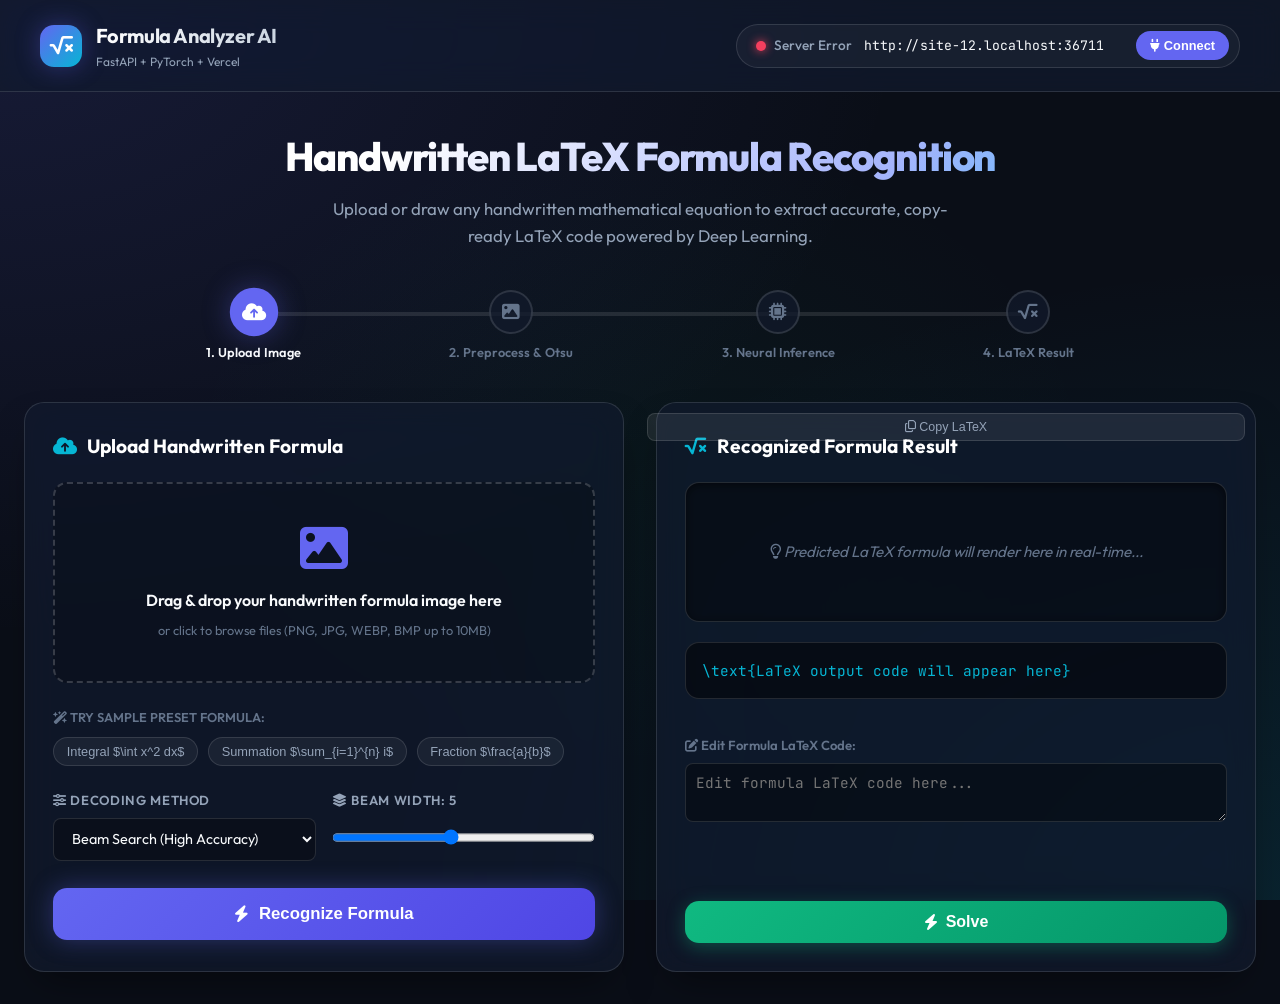
==== commit 88eadfbf: "Update Solve button to dedicated row with Solve label" ====
--- a/templates/index.html
+++ b/templates/index.html
@@ -175,13 +175,17 @@
             <textarea id="latex-editor-input" class="textarea-custom" rows="2" style="width: 100%; background: rgba(0,0,0,0.4); border: 1px solid var(--border-color); border-radius: var(--radius-sm); color: var(--accent-cyan); font-family: var(--font-mono); padding: 0.6rem; font-size: 0.9rem; resize: vertical;" placeholder="Edit formula LaTeX code here..."></textarea>
           </div>
 
-          <!-- Action Buttons Flex -->
-          <div class="action-buttons-flex" style="display: flex; gap: 0.75rem; margin-top: 1rem;">
-            <button class="btn-copy" id="btn-copy" style="flex: 1;">
+          <!-- Copy Button Row -->
+          <div class="action-buttons-flex" style="margin-top: 1rem;">
+            <button class="btn-copy" id="btn-copy" style="width: 100%;">
               <i class="fa-regular fa-copy"></i> Copy LaTeX
             </button>
-            <button class="btn-solve" id="btn-solve" style="flex: 2; background: linear-gradient(135deg, #10b981, #059669); color: #fff; border: none; padding: 0.65rem 1rem; border-radius: var(--radius-md); font-weight: 600; cursor: pointer; display: flex; align-items: center; justify-content: center; gap: 0.5rem; transition: all 0.3s ease; box-shadow: 0 4px 15px rgba(16, 185, 129, 0.3);">
-              <i class="fa-solid fa-brain"></i> Solve & Explain with AI
+          </div>
+
+          <!-- Dedicated New Row Below Everything for Solve Button -->
+          <div class="solve-button-row" style="margin-top: 1rem;">
+            <button class="btn-solve" id="btn-solve" style="width: 100%; background: linear-gradient(135deg, #10b981, #059669); color: #fff; border: none; padding: 0.75rem 1.25rem; border-radius: var(--radius-md); font-weight: 700; font-size: 1rem; cursor: pointer; display: flex; align-items: center; justify-content: center; gap: 0.5rem; transition: all 0.3s ease; box-shadow: 0 4px 18px rgba(16, 185, 129, 0.35);">
+              <i class="fa-solid fa-bolt"></i> Solve
             </button>
           </div>
 
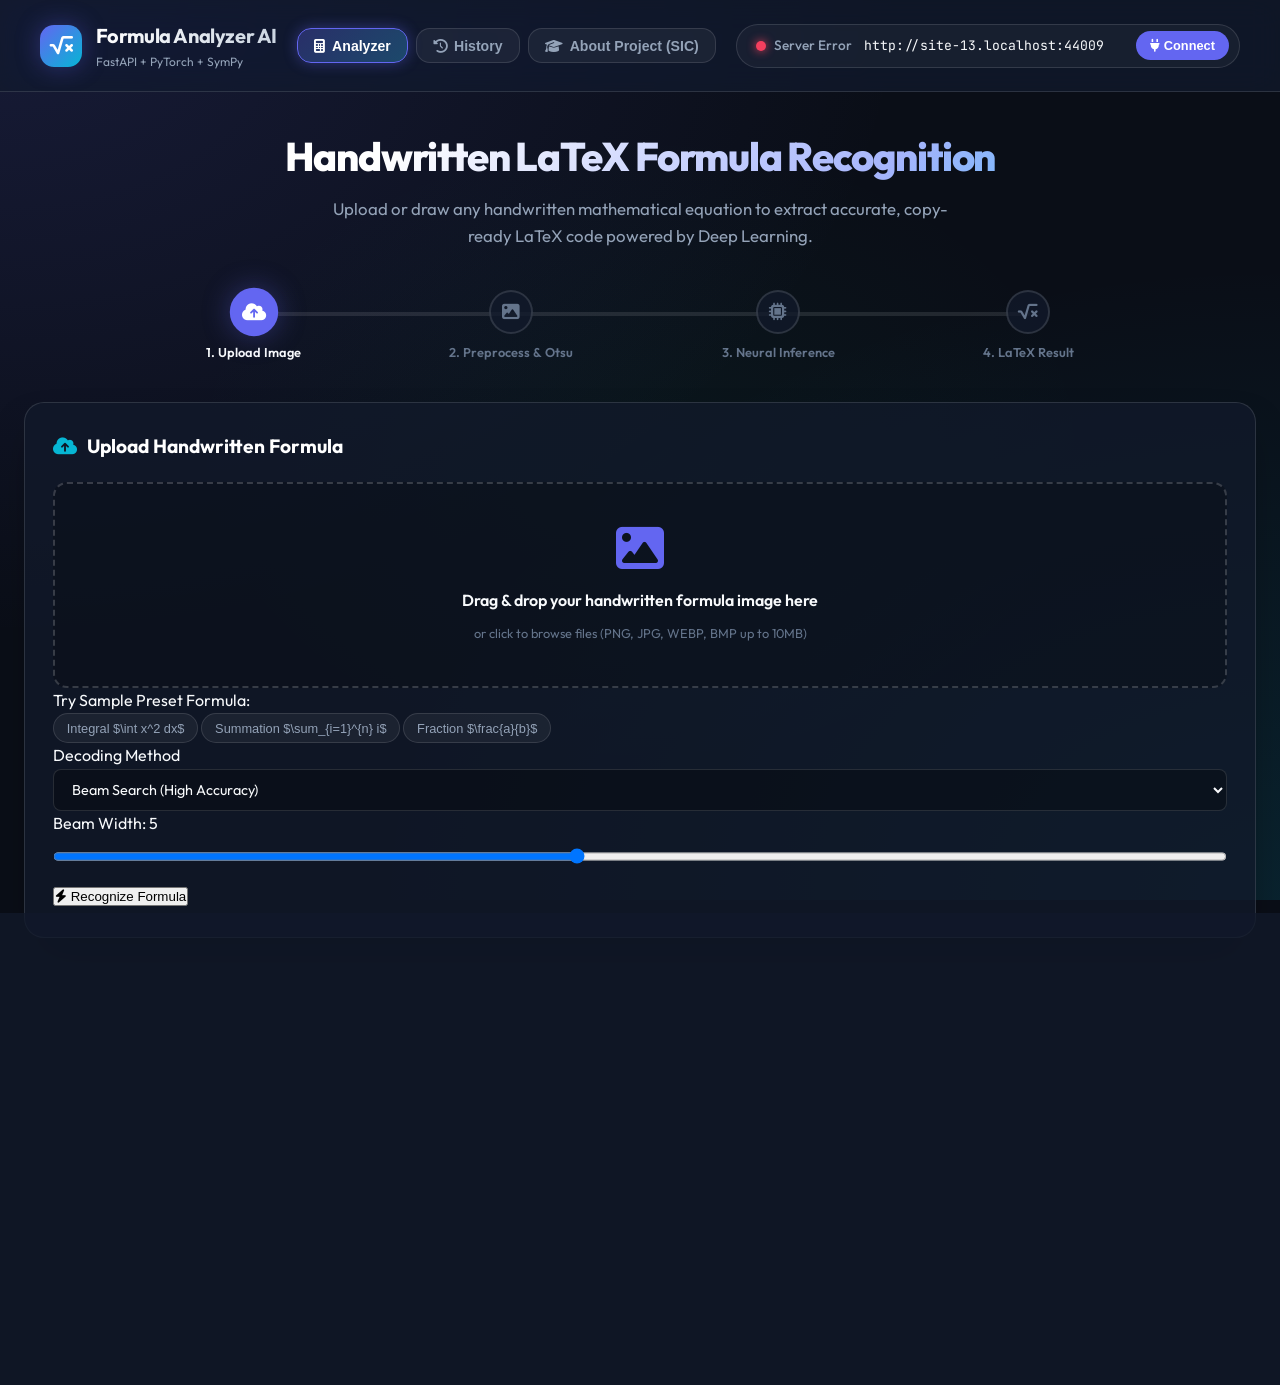
==== commit eb155fd8: "Add Top Navbar with About Project (SIC Presentation) and Recognition History tab pages" ====
--- a/templates/index.html
+++ b/templates/index.html
@@ -31,8 +31,21 @@
       </div>
       <div class="brand-text">
         <h1>Formula Analyzer AI</h1>
-        <span>FastAPI + PyTorch + Vercel</span>
-      </div>
+        <span>FastAPI + PyTorch + SymPy</span>
+      </div>
+    </div>
+
+    <!-- Navigation Menu Links -->
+    <div class="nav-links">
+      <button class="nav-btn active" data-tab="analyzer">
+        <i class="fa-solid fa-calculator"></i> Analyzer
+      </button>
+      <button class="nav-btn" data-tab="history">
+        <i class="fa-solid fa-clock-rotate-left"></i> History
+      </button>
+      <button class="nav-btn" data-tab="about-sic">
+        <i class="fa-solid fa-graduation-cap"></i> About Project (SIC)
+      </button>
     </div>
 
     <!-- Ngrok / Backend Tunnel Config -->
@@ -56,120 +69,128 @@
 
   <!-- Main Content Container -->
   <main class="container">
-    
-    <!-- Hero Title -->
-    <header class="hero-header">
-      <h2 class="hero-title">Handwritten LaTeX Formula Recognition</h2>
-      <p class="hero-subtitle">Upload or draw any handwritten mathematical equation to extract accurate, copy-ready LaTeX code powered by Deep Learning.</p>
-    </header>
-
-    <!-- Pipeline Stepper & Animated Progress Bar -->
-    <div class="stepper-container" id="stepper-container">
-      <div class="progress-track">
-        <div class="progress-fill" id="progress-fill"></div>
-      </div>
+
+    <!-- Tab Page 1: Formula Analyzer (Main App) -->
+    <div class="tab-page active" id="tab-analyzer">
       
-      <div class="step-item active" id="step-1">
-        <div class="step-node"><i class="fa-solid fa-cloud-arrow-up"></i></div>
-        <span class="step-label">1. Upload Image</span>
-      </div>
-      
-      <div class="step-item" id="step-2">
-        <div class="step-node"><i class="fa-solid fa-image"></i></div>
-        <span class="step-label">2. Preprocess & Otsu</span>
-      </div>
-      
-      <div class="step-item" id="step-3">
-        <div class="step-node"><i class="fa-solid fa-microchip"></i></div>
-        <span class="step-label">3. Neural Inference</span>
-      </div>
-      
-      <div class="step-item" id="step-4">
-        <div class="step-node"><i class="fa-solid fa-square-root-variable"></i></div>
-        <span class="step-label">4. LaTeX Result</span>
-      </div>
-    </div>
-
-    <!-- Main App Grid -->
-    <div class="app-grid">
-
-      <!-- Left Column: Image Upload & Parameters -->
-      <section class="card">
-        <h3 class="card-title">
-          <i class="fa-solid fa-cloud-arrow-up"></i> Upload Handwritten Formula
-        </h3>
-
-        <!-- Drag & Drop Zone -->
-        <div class="dropzone" id="dropzone">
-          <i class="fa-solid fa-image dropzone-icon"></i>
-          <p class="dropzone-text">Drag & drop your handwritten formula image here</p>
-          <p class="dropzone-subtext">or click to browse files (PNG, JPG, WEBP, BMP up to 10MB)</p>
-          <input type="file" id="file-input" accept="image/png, image/jpeg, image/webp, image/bmp">
-        </div>
-
-        <!-- Selected Image Preview Box -->
-        <div class="preview-box" id="preview-box">
-          <button class="preview-remove" id="btn-remove-preview" title="Remove selected image">
-            <i class="fa-solid fa-xmark"></i>
+      <!-- Hero Title -->
+      <header class="hero-header">
+        <h2 class="hero-title">Handwritten LaTeX Formula Recognition</h2>
+        <p class="hero-subtitle">Upload or draw any handwritten mathematical equation to extract accurate, copy-ready LaTeX code powered by Deep Learning.</p>
+      </header>
+
+      <!-- Pipeline Stepper & Animated Progress Bar -->
+      <div class="stepper-container" id="stepper-container">
+        <div class="progress-track">
+          <div class="progress-fill" id="progress-fill"></div>
+        </div>
+        
+        <div class="step-item active" id="step-1">
+          <div class="step-node"><i class="fa-solid fa-cloud-arrow-up"></i></div>
+          <span class="step-label">1. Upload Image</span>
+        </div>
+        
+        <div class="step-item" id="step-2">
+          <div class="step-node"><i class="fa-solid fa-image"></i></div>
+          <span class="step-label">2. Preprocess & Otsu</span>
+        </div>
+        
+        <div class="step-item" id="step-3">
+          <div class="step-node"><i class="fa-solid fa-microchip"></i></div>
+          <span class="step-label">3. Neural Inference</span>
+        </div>
+        
+        <div class="step-item" id="step-4">
+          <div class="step-node"><i class="fa-solid fa-square-root-variable"></i></div>
+          <span class="step-label">4. LaTeX Result</span>
+        </div>
+      </div>
+
+      <!-- Main Interactive Workbench Grid -->
+      <div class="grid">
+        
+        <!-- Left Column: Upload & Options -->
+        <section class="card upload-card">
+          <h3 class="card-title">
+            <i class="fa-solid fa-cloud-arrow-up text-primary"></i> Upload Handwritten Formula
+          </h3>
+
+          <!-- Drag & Drop Zone -->
+          <div class="dropzone" id="dropzone">
+            <input type="file" id="file-input" accept="image/*" class="file-input">
+            <div class="dropzone-content">
+              <i class="fa-solid fa-image dropzone-icon"></i>
+              <p class="dropzone-text">Drag & drop your handwritten formula image here</p>
+              <span class="dropzone-subtext">or click to browse files (PNG, JPG, WEBP, BMP up to 10MB)</span>
+            </div>
+          </div>
+
+          <!-- Selected Image Preview Box -->
+          <div class="preview-box" id="preview-box" style="display: none;">
+            <img id="preview-img" src="" alt="Formula Preview" class="preview-img">
+            <button class="btn-remove" id="btn-remove-preview" title="Remove selected image">
+              <i class="fa-solid fa-trash-can"></i> Remove Image
+            </button>
+          </div>
+
+          <!-- Sample Formula Presets -->
+          <div class="preset-section">
+            <span class="preset-label">Try Sample Preset Formula:</span>
+            <div class="preset-buttons">
+              <button class="btn-preset" data-preset="integral">Integral $\int x^2 dx$</button>
+              <button class="btn-preset" data-preset="summation">Summation $\sum_{i=1}^{n} i$</button>
+              <button class="btn-preset" data-preset="fraction">Fraction $\frac{a}{b}$</button>
+            </div>
+          </div>
+
+          <!-- Inference Parameters -->
+          <div class="params-group">
+            <div class="param-field">
+              <label for="decode-method" class="param-label">Decoding Method</label>
+              <select id="decode-method" class="select-custom">
+                <option value="greedy">Greedy Search (Fastest)</option>
+                <option value="beam" selected>Beam Search (High Accuracy)</option>
+              </select>
+            </div>
+
+            <div class="param-field" id="beam-size-container">
+              <div class="slider-header">
+                <label for="beam-size" class="param-label">Beam Width:</label>
+                <span id="beam-val" class="slider-val">5</span>
+              </div>
+              <input type="range" id="beam-size" min="1" max="10" value="5" class="slider-custom">
+            </div>
+          </div>
+
+          <!-- Predict Action Button -->
+          <button class="btn-primary" id="btn-predict">
+            <i class="fa-solid fa-bolt"></i> Recognize Formula
           </button>
-          <img id="preview-img" src="" alt="Handwritten Formula Preview">
-        </div>
-
-        <!-- Sample Formula Presets -->
-        <div class="presets-container">
-          <p class="presets-title"><i class="fa-solid fa-wand-magic-sparkles"></i> Try Sample Preset Formula:</p>
-          <div class="presets-flex">
-            <button class="btn-preset" data-preset="integral">Integral $\int x^2 dx$</button>
-            <button class="btn-preset" data-preset="summation">Summation $\sum_{i=1}^{n} i$</button>
-            <button class="btn-preset" data-preset="fraction">Fraction $\frac{a}{b}$</button>
-          </div>
-        </div>
-
-        <!-- Decoding Controls -->
-        <div class="controls-group">
-          <div class="control-item">
-            <label for="decode-method"><i class="fa-solid fa-sliders"></i> Decoding Method</label>
-            <select id="decode-method" class="select-custom">
-              <option value="beam" selected>Beam Search (High Accuracy)</option>
-              <option value="greedy">Greedy Search (Fastest)</option>
-            </select>
-          </div>
-
-          <div class="control-item" id="beam-size-container">
-            <label for="beam-size"><i class="fa-solid fa-layer-group"></i> Beam Width: <span id="beam-val">5</span></label>
-            <input type="range" id="beam-size" class="slider-custom" min="1" max="10" value="5">
-          </div>
-        </div>
-
-        <!-- Submit Button -->
-        <button class="btn-submit" id="btn-predict">
-          <i class="fa-solid fa-bolt"></i> Recognize Formula
-        </button>
-      </section>
-
-      <!-- Right Column: Recognition Results -->
-      <section class="card">
-        <h3 class="card-title">
-          <i class="fa-solid fa-square-root-variable"></i> Recognized Formula Result
-        </h3>
-
-        <div class="result-display">
-          
-          <!-- Rendered KaTeX Math Box -->
-          <div class="rendered-math-box" id="math-render-box">
-            <span class="placeholder-text">
-              <i class="fa-regular fa-lightbulb"></i> Predicted LaTeX formula will render here in real-time...
-            </span>
-          </div>
-
-          <!-- Raw LaTeX Code View -->
-          <div class="raw-latex-box">
-            <div class="raw-latex-code" id="raw-latex-output">\text{LaTeX output code will appear here}</div>
-          </div>
-
-          <!-- Interactive Editable LaTeX Field -->
-          <div class="editor-group" style="margin-top: 1rem;">
-            <label for="latex-editor-input" class="editor-label" style="font-size: 0.82rem; font-weight: 600; color: var(--text-subtle); margin-bottom: 0.4rem; display: block;">
+        </section>
+
+        <!-- Right Column: Results & LaTeX Renderer -->
+        <section class="card output-card">
+          <h3 class="card-title">
+            <i class="fa-solid fa-square-root-variable text-accent"></i> Recognized Formula Result
+          </h3>
+
+          <!-- KaTeX Formatted Render Box -->
+          <div class="math-render-container">
+            <div id="math-render-box" class="math-render-box">
+              <span class="placeholder-text">Rendered mathematical formula will appear here...</span>
+            </div>
+          </div>
+
+          <!-- Raw LaTeX Code Output & Interactive Formula Editor -->
+          <div class="raw-latex-container" style="margin-top: 1rem;">
+            <label class="param-label" style="display: flex; align-items: center; gap: 0.4rem; margin-bottom: 0.4rem;">
+              <i class="fa-solid fa-code"></i> Raw LaTeX Code:
+            </label>
+            <div class="raw-latex-box" id="raw-latex-output">
+              \text{Recognized LaTeX code will appear here}
+            </div>
+
+            <label for="latex-editor-input" class="param-label" style="display: flex; align-items: center; gap: 0.4rem; margin-top: 1rem; margin-bottom: 0.4rem;">
               <i class="fa-solid fa-pen-to-square"></i> Edit Formula LaTeX Code:
             </label>
             <textarea id="latex-editor-input" class="textarea-custom" rows="2" style="width: 100%; background: rgba(0,0,0,0.4); border: 1px solid var(--border-color); border-radius: var(--radius-sm); color: var(--accent-cyan); font-family: var(--font-mono); padding: 0.6rem; font-size: 0.9rem; resize: vertical;" placeholder="Edit formula LaTeX code here..."></textarea>
@@ -189,111 +210,219 @@
             </button>
           </div>
 
+        </section>
+      </div>
+
+      <!-- Step 2: Image Pipeline & Preprocessing Visualizer Card Section -->
+      <section class="card pipeline-card" id="pipeline-card" style="display: none; margin-top: 2rem;">
+        <div class="pipeline-header">
+          <h3 class="card-title" style="margin-bottom: 0;">
+            📷 Image Pipeline & Preprocessing
+          </h3>
+          <span class="badge-active">Otsu Threshold & Line Crop</span>
+        </div>
+
+        <div class="pipeline-grid" style="display: grid; grid-template-columns: 1fr 1fr; gap: 1.5rem; margin-top: 1.25rem;">
+          <!-- 1. Raw Uploaded Image -->
+          <div class="pipeline-box" style="background: rgba(0,0,0,0.3); border: 1px solid var(--border-color); border-radius: var(--radius-md); padding: 1rem;">
+            <h4 class="pipeline-box-title" style="color: var(--accent-cyan); font-size: 0.95rem; margin-bottom: 0.75rem;">1. Raw Input Image</h4>
+            <div class="pipeline-img-wrap" style="height: 160px; display: flex; align-items: center; justify-content: center; background: #000; border-radius: var(--radius-sm); overflow: hidden;">
+              <img id="pipeline-orig-img" src="" alt="Original Upload" style="max-height: 100%; max-width: 100%; object-fit: contain;">
+            </div>
+            <p class="pipeline-meta" id="pipeline-orig-meta" style="font-size: 0.75rem; color: var(--text-subtle); margin-top: 0.6rem; text-align: center;">Dimensions: 897 × 271 px | Format: image/png</p>
+          </div>
+
+          <!-- 2. Otsu Preprocessed Canvas -->
+          <div class="pipeline-box" style="background: rgba(0,0,0,0.3); border: 1px solid var(--border-color); border-radius: var(--radius-md); padding: 1rem;">
+            <h4 class="pipeline-box-title" style="color: var(--accent-emerald); font-size: 0.95rem; margin-bottom: 0.75rem;">2. Otsu Binarized Tensor Canvas</h4>
+            <div class="pipeline-img-wrap" style="height: 160px; display: flex; align-items: center; justify-content: center; background: #000; border-radius: var(--radius-sm); overflow: hidden;">
+              <img id="pipeline-otsu-img" src="" alt="Otsu Canvas" style="max-height: 100%; max-width: 100%; object-fit: contain;">
+            </div>
+            <p class="pipeline-meta" id="pipeline-meta" style="font-size: 0.75rem; color: var(--text-subtle); margin-top: 0.6rem; text-align: center;">Tensor Shape: [1, 3, 128, 512] | Padded & Normalized for Model Encoder</p>
+          </div>
         </div>
       </section>
 
-    </div>
-
-    <!-- Step 2: Image Pipeline & Preprocessing Card Section -->
-    <section class="card pipeline-card" id="pipeline-card" style="display: none; margin-top: 2rem;">
-      <div class="pipeline-header">
-        <h3 class="card-title" style="margin-bottom: 0;">
-          🖼️ Step 2: Image Pipeline & Preprocessing
-        </h3>
-        <span class="badge-active"><i class="fa-solid fa-circle-check"></i> Auto Dark-Mode & Otsu Active</span>
-      </div>
-
-      <div class="pipeline-grid" style="margin-top: 1.25rem;">
-        <!-- Original Uploaded Image -->
-        <div class="pipeline-box">
-          <h4 class="pipeline-box-title">Original Uploaded Image</h4>
-          <div class="pipeline-img-wrap">
-            <img id="pipeline-orig-img" src="" alt="Original Uploaded Image">
-          </div>
-          <p class="pipeline-meta" id="pipeline-orig-meta">
-            Dimensions: 512 × 128 px | Format: image/png
-          </p>
-        </div>
-
-        <!-- Auto-Inverted & Otsu Normalized Tensor Input -->
-        <div class="pipeline-box">
-          <h4 class="pipeline-box-title">Auto-Inverted & Otsu Normalized Tensor Input</h4>
-          <div class="pipeline-img-wrap">
-            <img id="pipeline-otsu-img" src="" alt="Normalized Tensor Input Canvas">
-          </div>
-          <p class="pipeline-meta" id="pipeline-meta">
-            Tensor Shape: [1, 3, 128, 512] | Padded & Normalized for Model Encoder
-          </p>
-        </div>
-      </div>
-    </section>
-
-    <!-- Section 1: SymPy Mathematical Solution Card -->
-    <section class="card solution-card" id="sympy-card" style="display: none; margin-top: 2rem;">
-      <div class="pipeline-header">
-        <h3 class="card-title" style="margin-bottom: 0;">
-          ⚡ SymPy Mathematical Solution
-        </h3>
-        <span class="badge-active" style="background: rgba(16, 185, 129, 0.15); border-color: var(--accent-emerald); color: var(--accent-emerald);">
-          <i class="fa-solid fa-calculator"></i> SymPy Symbolic Engine
-        </span>
-      </div>
-
-      <div class="solution-box" style="background: rgba(0, 0, 0, 0.35); border: 1px solid var(--border-color); border-radius: var(--radius-md); padding: 1.25rem; margin-top: 1.25rem;">
-        <h4 class="pipeline-box-title" style="color: var(--accent-emerald);">Calculated Exact Symbolic Solution</h4>
-        <div class="rendered-math-box" id="sympy-render-box" style="margin-top: 0.75rem;">
-          <!-- Solved KaTeX math renders here -->
-        </div>
-      </div>
-    </section>
-
-    <!-- Section 2: Matplotlib Function Graph Plot Card -->
-    <section class="card solution-card" id="plot-card" style="display: none; margin-top: 2rem;">
-      <div class="pipeline-header">
-        <h3 class="card-title" style="margin-bottom: 0;">
-          📈 Matplotlib Function Graph & Visualization
-        </h3>
-        <span class="badge-active" style="background: rgba(56, 189, 248, 0.15); border-color: var(--accent-cyan); color: var(--accent-cyan);">
-          <i class="fa-solid fa-chart-line"></i> Matplotlib Dark-Mode Engine
-        </span>
-      </div>
-
-      <div class="solution-box" style="background: rgba(0, 0, 0, 0.35); border: 1px solid var(--border-color); border-radius: var(--radius-md); padding: 1.25rem; margin-top: 1.25rem;">
-        <h4 class="pipeline-box-title" style="color: var(--accent-cyan);">Function Curve Plot</h4>
-        <div class="plot-img-wrap" style="margin-top: 0.75rem; background: #0f172a; border-radius: var(--radius-sm); padding: 0.5rem; text-align: center;">
-          <img id="plot-img" src="" alt="Matplotlib Function Plot" style="max-width: 100%; border-radius: var(--radius-sm);">
-        </div>
-      </div>
-    </section>
-
-    <!-- Section 3: Gemini AI Concept Explanation Card -->
-    <section class="card solution-card" id="gemini-card" style="display: none; margin-top: 2rem;">
-      <div class="pipeline-header">
-        <h3 class="card-title" style="margin-bottom: 0;">
-          🧠 Gemini AI Concept Explanation & Breakdown
-        </h3>
-        <span class="badge-active" style="background: rgba(99, 102, 241, 0.15); border-color: var(--primary); color: #a5b4fc;">
-          <i class="fa-solid fa-sparkles"></i> Gemini AI Model Active
-        </span>
-      </div>
-
-      <div class="solution-box" style="background: rgba(0, 0, 0, 0.35); border: 1px solid var(--border-color); border-radius: var(--radius-md); padding: 1.25rem; margin-top: 1.25rem;">
-        <h4 class="pipeline-box-title" style="color: #a5b4fc;">Step-by-Step Pedagogical Explanation</h4>
-        <div class="explanation-content" id="explanation-content" style="margin-top: 0.75rem; font-size: 0.95rem; line-height: 1.7; color: var(--text-main);">
-          <!-- Markdown explanation renders here -->
-        </div>
-      </div>
-    </section>
+      <!-- Section 1: SymPy Mathematical Solution Card -->
+      <section class="card solution-card" id="sympy-card" style="display: none; margin-top: 2rem;">
+        <div class="pipeline-header">
+          <h3 class="card-title" style="margin-bottom: 0;">
+            ⚡ SymPy Mathematical Solution
+          </h3>
+          <span class="badge-active" style="background: rgba(16, 185, 129, 0.15); border-color: var(--accent-emerald); color: var(--accent-emerald);">
+            <i class="fa-solid fa-calculator"></i> SymPy Symbolic Engine
+          </span>
+        </div>
+
+        <div class="solution-box" style="background: rgba(0, 0, 0, 0.35); border: 1px solid var(--border-color); border-radius: var(--radius-md); padding: 1.25rem; margin-top: 1.25rem;">
+          <h4 class="pipeline-box-title" style="color: var(--accent-emerald);">Calculated Exact Symbolic Solution</h4>
+          <div class="rendered-math-box" id="sympy-render-box" style="margin-top: 0.75rem;">
+            <!-- Solved KaTeX math renders here -->
+          </div>
+        </div>
+      </section>
+
+      <!-- Section 2: Matplotlib Function Graph Plot Card -->
+      <section class="card solution-card" id="plot-card" style="display: none; margin-top: 2rem;">
+        <div class="pipeline-header">
+          <h3 class="card-title" style="margin-bottom: 0;">
+            📈 Matplotlib Function Graph & Visualization
+          </h3>
+          <span class="badge-active" style="background: rgba(56, 189, 248, 0.15); border-color: var(--accent-cyan); color: var(--accent-cyan);">
+            <i class="fa-solid fa-chart-line"></i> Matplotlib Dark-Mode Engine
+          </span>
+        </div>
+
+        <div class="solution-box" style="background: rgba(0, 0, 0, 0.35); border: 1px solid var(--border-color); border-radius: var(--radius-md); padding: 1.25rem; margin-top: 1.25rem;">
+          <h4 class="pipeline-box-title" style="color: var(--accent-cyan);">Function Curve Plot</h4>
+          <div class="plot-img-wrap" style="margin-top: 0.75rem; background: #0f172a; border-radius: var(--radius-sm); padding: 0.5rem; text-align: center;">
+            <img id="plot-img" src="" alt="Matplotlib Function Plot" style="max-width: 100%; border-radius: var(--radius-sm);">
+          </div>
+        </div>
+      </section>
+
+      <!-- Section 3: Gemini AI Concept Explanation Card -->
+      <section class="card solution-card" id="gemini-card" style="display: none; margin-top: 2rem;">
+        <div class="pipeline-header">
+          <h3 class="card-title" style="margin-bottom: 0;">
+            🧠 Gemini AI Concept Explanation & Breakdown
+          </h3>
+          <span class="badge-active" style="background: rgba(99, 102, 241, 0.15); border-color: var(--primary); color: #a5b4fc;">
+            <i class="fa-solid fa-sparkles"></i> Gemini AI Model Active
+          </span>
+        </div>
+
+        <div class="solution-box" style="background: rgba(0, 0, 0, 0.35); border: 1px solid var(--border-color); border-radius: var(--radius-md); padding: 1.25rem; margin-top: 1.25rem;">
+          <h4 class="pipeline-box-title" style="color: #a5b4fc;">Step-by-Step Pedagogical Explanation</h4>
+          <div class="explanation-content" id="explanation-content" style="margin-top: 0.75rem; font-size: 0.95rem; line-height: 1.7; color: var(--text-main);">
+            <!-- Markdown explanation renders here -->
+          </div>
+        </div>
+      </section>
+
+    </div>
+
+    <!-- Tab Page 2: Recognition History -->
+    <div class="tab-page" id="tab-history">
+      <div class="history-header">
+        <div>
+          <h2 style="font-size: 1.5rem; font-weight: 700; color: var(--text-main);">Formula Recognition History</h2>
+          <p style="font-size: 0.9rem; color: var(--text-muted); margin-top: 0.2rem;">All your previously recognized handwritten equations saved locally.</p>
+        </div>
+        <button class="btn-remove" id="btn-clear-history" style="background: rgba(244, 63, 94, 0.15); border: 1px solid var(--accent-rose); color: var(--accent-rose); padding: 0.5rem 1rem; border-radius: var(--radius-md); font-weight: 600; cursor: pointer;">
+          <i class="fa-solid fa-trash-can"></i> Clear History
+        </button>
+      </div>
+
+      <div class="history-grid" id="history-grid">
+        <!-- History items render here via JS -->
+      </div>
+    </div>
+
+    <!-- Tab Page 3: About Project (SIC Presentation) -->
+    <div class="tab-page" id="tab-about-sic">
+      <div class="sic-banner">
+        <h2 class="sic-title">🎓 Handwritten Mathematical Formula Recognition & Solver System</h2>
+        <p class="sic-subtitle">
+          An End-to-End Artificial Intelligence & Computer Vision Project designed for the <strong>Software Innovation Competition (SIC)</strong>. Combines PyTorch Encoder-Decoder Neural Transformers, OpenCV Image Segmentation, SymPy Symbolic Solving, and Gemini AI.
+        </p>
+      </div>
+
+      <div class="sic-grid">
+        <!-- 1. Deep Learning Architecture Card -->
+        <div class="sic-card">
+          <h3 class="sic-card-title"><i class="fa-solid fa-brain"></i> Neural Network Architecture</h3>
+          <p style="font-size: 0.9rem; color: var(--text-muted); line-height: 1.6;">
+            Uses a hybrid <strong>CRNN + Transformer Decoder</strong> model. The vision encoder extracts multi-scale spatial feature maps from raw handwritten notebook images, projected via 1x1 convolution ($d_{model}=256$) into a 4-layer Transformer Decoder with 8 Multi-Head Attention heads.
+          </p>
+          <div class="sic-badge-list">
+            <span class="sic-badge">EfficientNet-B0 Vision Backbone</span>
+            <span class="sic-badge">Sinusoidal Positional Encoding</span>
+            <span class="sic-badge">4-Layer Transformer Decoder</span>
+            <span class="sic-badge">241 Token LaTeX Vocab</span>
+          </div>
+        </div>
+
+        <!-- 2. Image Processing & Line Segmentation Card -->
+        <div class="sic-card">
+          <h3 class="sic-card-title"><i class="fa-solid fa-eye"></i> Preprocessing & OpenCV Segmentation</h3>
+          <p style="font-size: 0.9rem; color: var(--text-muted); line-height: 1.6;">
+            Features an advanced image pipeline using <strong>Adaptive Gaussian Thresholding</strong> and <strong>Horizontal Projection Profiling (HPP)</strong> to isolate dark ink strokes from notebook ruled lines and segment multi-line stacked equations top-to-bottom.
+          </p>
+          <div class="sic-badge-list">
+            <span class="sic-badge">Otsu Binarization</span>
+            <span class="sic-badge">Horizontal Projection Profiling</span>
+            <span class="sic-badge">Tensor Canvas 128x512</span>
+            <span class="sic-badge">Multi-Line Stacked LaTeX</span>
+          </div>
+        </div>
+
+        <!-- 3. SymPy & Matplotlib Engine Card -->
+        <div class="sic-card">
+          <h3 class="sic-card-title"><i class="fa-solid fa-calculator"></i> Mathematical Solver & Plotter</h3>
+          <p style="font-size: 0.9rem; color: var(--text-muted); line-height: 1.6;">
+            Integrates <strong>SymPy Symbolic Engine</strong> to calculate exact algebraic roots, indefinite integrals, and summations, paired with <strong>Matplotlib</strong> for real-time dark-mode function curve plotting ($x \in [-10, 10]$).
+          </p>
+          <div class="sic-badge-list">
+            <span class="sic-badge">SymPy Symbolic Math</span>
+            <span class="sic-badge">Matplotlib Curve Plotting</span>
+            <span class="sic-badge">Exact Algebraic Roots</span>
+            <span class="sic-badge">Calculus & Summations</span>
+          </div>
+        </div>
+
+        <!-- 4. Gemini AI Explanation Engine Card -->
+        <div class="sic-card">
+          <h3 class="sic-card-title"><i class="fa-solid fa-sparkles"></i> Gemini AI Pedagogical Assistant</h3>
+          <p style="font-size: 0.9rem; color: var(--text-muted); line-height: 1.6;">
+            Powered by <code>gemini-2.5-flash</code> via the official <code>google-genai</code> SDK to generate step-by-step mathematical intuition, real-world application breakdowns, and conceptual explanations for student learning.
+          </p>
+          <div class="sic-badge-list">
+            <span class="sic-badge">google-genai SDK</span>
+            <span class="sic-badge">gemini-2.5-flash Model</span>
+            <span class="sic-badge">Step-by-Step Derivations</span>
+            <span class="sic-badge">Real-World Intuition</span>
+          </div>
+        </div>
+
+        <!-- 5. Deployment Architecture Card -->
+        <div class="sic-card">
+          <h3 class="sic-card-title"><i class="fa-solid fa-server"></i> Cloud Infrastructure & Deployment</h3>
+          <p style="font-size: 0.9rem; color: var(--text-muted); line-height: 1.6;">
+            Deployed as a high-performance decoupled architecture: <strong>Vercel Edge Network</strong> hosts the responsive glassmorphism frontend, while <strong>FastAPI + Ngrok HTTPS Tunnel</strong> powers GPU/CPU neural inference.
+          </p>
+          <div class="sic-badge-list">
+            <span class="sic-badge">FastAPI ASGI Server</span>
+            <span class="sic-badge">Vercel Global Edge CDN</span>
+            <span class="sic-badge">Ngrok Secure HTTPS Tunnel</span>
+            <span class="sic-badge">REST API Endpoints</span>
+          </div>
+        </div>
+
+        <!-- 6. SIC Competition Highlights Card -->
+        <div class="sic-card">
+          <h3 class="sic-card-title"><i class="fa-solid fa-award"></i> SIC Presentation Key Highlights</h3>
+          <p style="font-size: 0.9rem; color: var(--text-muted); line-height: 1.6;">
+            Built with modern web standards (Vanilla CSS Tokens, KaTeX Math rendering, KaTeX Live LaTeX Editor), low latency inference, and multi-modal problem solving designed for educational innovation.
+          </p>
+          <div class="sic-badge-list">
+            <span class="sic-badge">KaTeX Real-Time Rendering</span>
+            <span class="sic-badge">Interactive LaTeX Editor</span>
+            <span class="sic-badge">Beam Search (k=5) Decoding</span>
+            <span class="sic-badge">Zero Dependency UI</span>
+          </div>
+        </div>
+      </div>
+    </div>
 
   </main>
 
-  <!-- Toast Notification -->
+  <!-- Toast Notification Container -->
   <div class="toast" id="toast">
-    <i class="fa-solid fa-circle-check"></i>
-    <span id="toast-msg">Copied to clipboard!</span>
+    <span id="toast-msg">Notification Message</span>
   </div>
 
-  <!-- App Script -->
+  <!-- Application JS Script -->
   <script src="/static/js/app.js"></script>
 </body>
 </html>
--- a/static/css/style.css
+++ b/static/css/style.css
@@ -691,3 +691,187 @@
 .step-item.completed .step-label {
   color: var(--accent-emerald);
 }
+
+/* ==========================================================
+   Navigation Bar Tabs, History & SIC Presentation Styles
+   ========================================================== */
+.nav-links {
+  display: flex;
+  gap: 0.5rem;
+  align-items: center;
+}
+
+.nav-btn {
+  background: rgba(255, 255, 255, 0.05);
+  border: 1px solid var(--border-color);
+  color: var(--text-muted);
+  padding: 0.55rem 1rem;
+  border-radius: var(--radius-md);
+  font-size: 0.88rem;
+  font-weight: 600;
+  cursor: pointer;
+  display: flex;
+  align-items: center;
+  gap: 0.45rem;
+  transition: all 0.25s ease;
+}
+
+.nav-btn:hover {
+  background: rgba(99, 102, 241, 0.15);
+  color: #a5b4fc;
+  border-color: rgba(99, 102, 241, 0.4);
+}
+
+.nav-btn.active {
+  background: linear-gradient(135deg, rgba(99, 102, 241, 0.3), rgba(56, 189, 248, 0.3));
+  color: #ffffff;
+  border-color: var(--primary);
+  box-shadow: 0 0 14px rgba(99, 102, 241, 0.4);
+}
+
+/* Tab Page Visibility & Animation */
+.tab-page {
+  display: none;
+  animation: fadeInTab 0.35s ease-in-out forwards;
+}
+
+.tab-page.active {
+  display: block;
+}
+
+@keyframes fadeInTab {
+  from {
+    opacity: 0;
+    transform: translateY(6px);
+  }
+  to {
+    opacity: 1;
+    transform: translateY(0);
+  }
+}
+
+/* History Card & Table Grid */
+.history-header {
+  display: flex;
+  justify-content: space-between;
+  align-items: center;
+  margin-bottom: 1.5rem;
+}
+
+.history-grid {
+  display: grid;
+  grid-template-columns: repeat(auto-fill, minmax(320px, 1fr));
+  gap: 1.25rem;
+}
+
+.history-card {
+  background: var(--bg-card);
+  border: 1px solid var(--border-color);
+  border-radius: var(--radius-md);
+  padding: 1.25rem;
+  display: flex;
+  flex-direction: column;
+  gap: 0.75rem;
+  transition: all 0.3s ease;
+}
+
+.history-card:hover {
+  border-color: var(--primary);
+  box-shadow: 0 10px 25px rgba(0, 0, 0, 0.5);
+  transform: translateY(-2px);
+}
+
+.history-time {
+  font-size: 0.75rem;
+  color: var(--text-subtle);
+  display: flex;
+  align-items: center;
+  gap: 0.35rem;
+}
+
+.history-math {
+  background: rgba(0, 0, 0, 0.35);
+  border: 1px solid var(--border-color);
+  border-radius: var(--radius-sm);
+  padding: 0.75rem;
+  min-height: 50px;
+  display: flex;
+  align-items: center;
+  justify-content: center;
+}
+
+/* SIC Presentation Page Styling */
+.sic-banner {
+  background: linear-gradient(135deg, rgba(99, 102, 241, 0.25), rgba(16, 185, 129, 0.2));
+  border: 1px solid rgba(99, 102, 241, 0.4);
+  border-radius: var(--radius-lg);
+  padding: 2.25rem;
+  text-align: center;
+  margin-bottom: 2rem;
+  box-shadow: 0 10px 30px rgba(0,0,0,0.3);
+}
+
+.sic-title {
+  font-size: 1.8rem;
+  font-weight: 800;
+  background: linear-gradient(135deg, #ffffff, #a5b4fc);
+  -webkit-background-clip: text;
+  -webkit-text-fill-color: transparent;
+  margin-bottom: 0.5rem;
+}
+
+.sic-subtitle {
+  color: var(--text-muted);
+  font-size: 0.98rem;
+  max-width: 750px;
+  margin: 0 auto;
+  line-height: 1.6;
+}
+
+.sic-grid {
+  display: grid;
+  grid-template-columns: repeat(auto-fit, minmax(320px, 1fr));
+  gap: 1.5rem;
+}
+
+.sic-card {
+  background: var(--bg-card);
+  border: 1px solid var(--border-color);
+  border-radius: var(--radius-md);
+  padding: 1.5rem;
+  display: flex;
+  flex-direction: column;
+  gap: 0.85rem;
+  transition: all 0.3s ease;
+}
+
+.sic-card:hover {
+  border-color: var(--accent-cyan);
+  box-shadow: 0 10px 25px rgba(6, 182, 212, 0.2);
+}
+
+.sic-card-title {
+  font-size: 1.15rem;
+  font-weight: 700;
+  color: var(--accent-cyan);
+  display: flex;
+  align-items: center;
+  gap: 0.5rem;
+}
+
+.sic-badge-list {
+  display: flex;
+  flex-wrap: wrap;
+  gap: 0.5rem;
+  margin-top: 0.5rem;
+}
+
+.sic-badge {
+  background: rgba(99, 102, 241, 0.15);
+  border: 1px solid rgba(99, 102, 241, 0.3);
+  color: #a5b4fc;
+  padding: 0.25rem 0.65rem;
+  border-radius: var(--radius-sm);
+  font-size: 0.78rem;
+  font-weight: 600;
+}
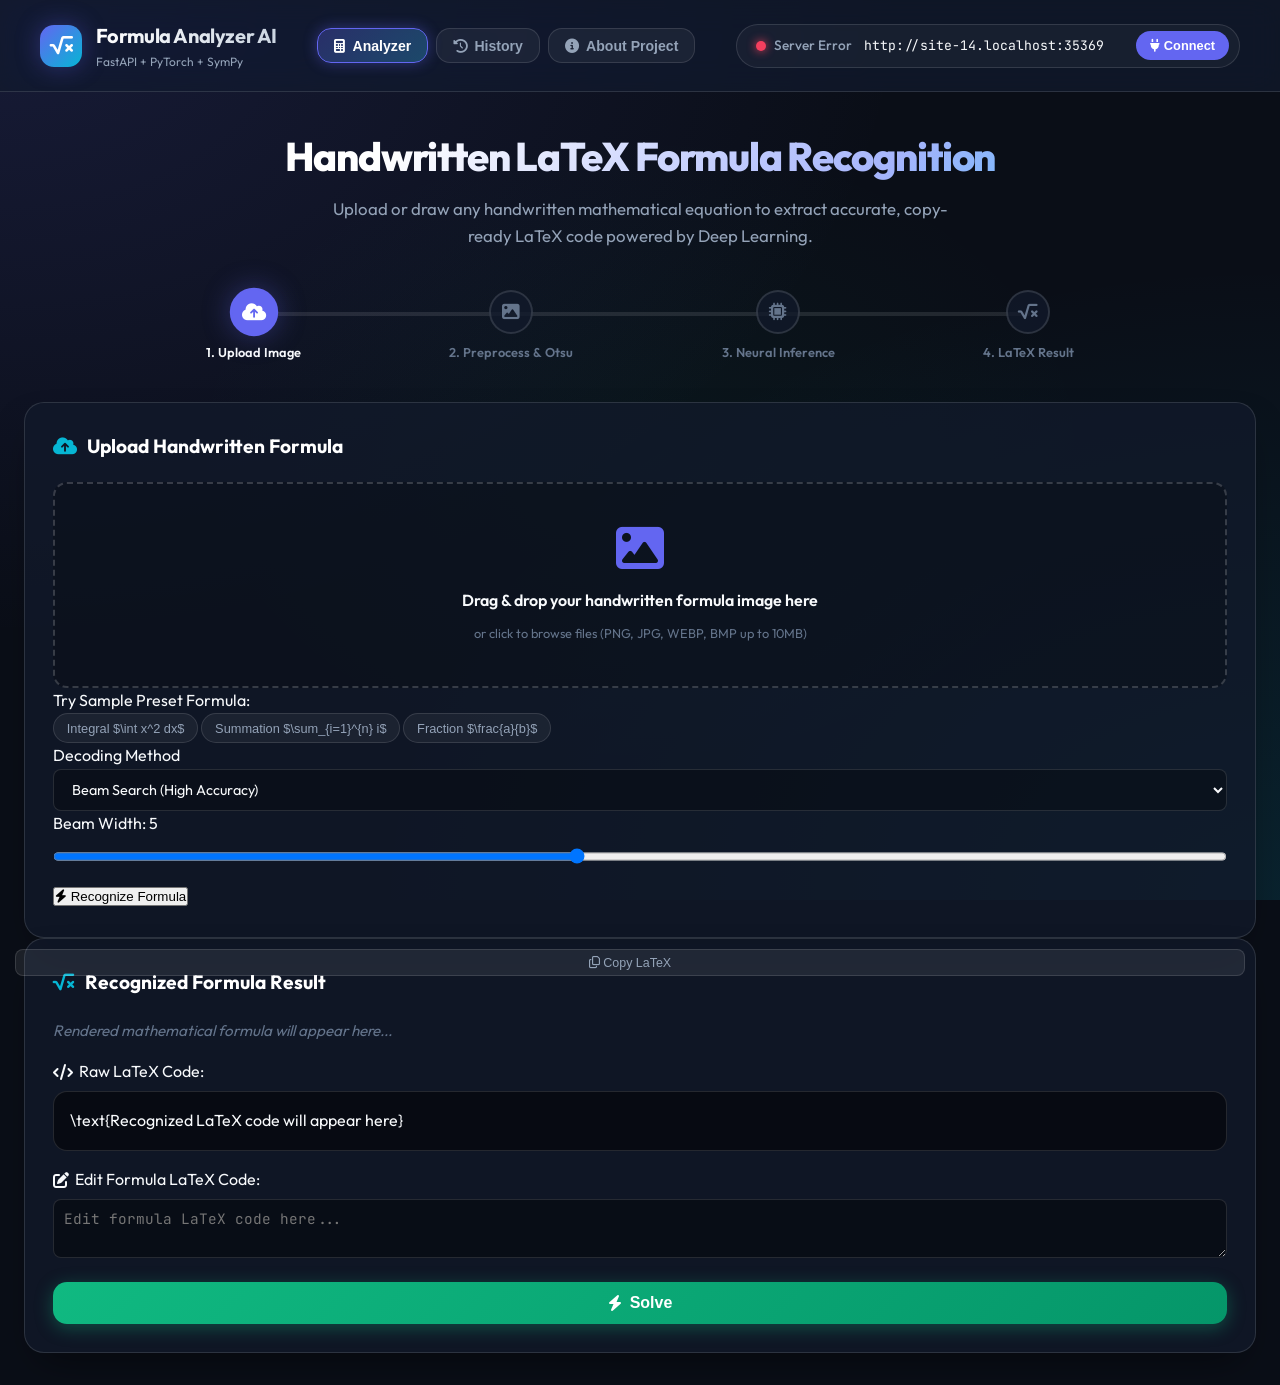
==== commit e83fd1df: "Update About the Project section with title Handwritten Formula Analyzer, human description, workflo" ====
--- a/templates/index.html
+++ b/templates/index.html
@@ -43,8 +43,8 @@
       <button class="nav-btn" data-tab="history">
         <i class="fa-solid fa-clock-rotate-left"></i> History
       </button>
-      <button class="nav-btn" data-tab="about-sic">
-        <i class="fa-solid fa-graduation-cap"></i> About Project (SIC)
+      <button class="nav-btn" data-tab="about">
+        <i class="fa-solid fa-circle-info"></i> About Project
       </button>
     </div>
 
@@ -319,99 +319,123 @@
       </div>
     </div>
 
-    <!-- Tab Page 3: About Project (SIC Presentation) -->
-    <div class="tab-page" id="tab-about-sic">
-      <div class="sic-banner">
-        <h2 class="sic-title">🎓 Handwritten Mathematical Formula Recognition & Solver System</h2>
-        <p class="sic-subtitle">
-          An End-to-End Artificial Intelligence & Computer Vision Project designed for the <strong>Software Innovation Competition (SIC)</strong>. Combines PyTorch Encoder-Decoder Neural Transformers, OpenCV Image Segmentation, SymPy Symbolic Solving, and Gemini AI.
+    <!-- Tab Page 3: About the Project -->
+    <div class="tab-page" id="tab-about">
+      <div class="sic-banner" style="text-align: left; padding: 2.25rem;">
+        <div style="display: flex; align-items: center; gap: 0.75rem; margin-bottom: 0.5rem;">
+          <i class="fa-solid fa-circle-info" style="font-size: 1.8rem; color: var(--accent-cyan);"></i>
+          <h2 class="sic-title" style="margin: 0;">About the Project</h2>
+        </div>
+        <h3 style="font-size: 1.2rem; color: var(--accent-cyan); font-weight: 600; margin-bottom: 0.85rem;">
+          Handwritten Formula Analyzer: Handwritten Mathematical Formula Recognition using EfficientNet-B0 and Transformer
+        </h3>
+        <p style="color: var(--text-main); font-size: 0.95rem; line-height: 1.7; margin-bottom: 1rem;">
+          Handwritten mathematical expression recognition is a challenging problem in computer vision and deep learning because mathematical formulas contain a complex combination of symbols, superscripts, subscripts, fractions, square roots, summations, and spatial relationships that are difficult for traditional Optical Character Recognition (OCR) systems to interpret accurately.
         </p>
+        <p style="color: var(--text-main); font-size: 0.95rem; line-height: 1.7; margin-bottom: 1rem;">
+          <strong>Handwritten Formula Analyzer</strong> aims to develop an intelligent system capable of recognizing handwritten mathematical expressions from images and converting them into their corresponding LaTeX representation. The system combines state-of-the-art deep learning techniques with computer vision algorithms to provide accurate recognition of mathematical formulas.
+        </p>
+        <p style="color: var(--text-main); font-size: 0.95rem; line-height: 1.7;">
+          The proposed system first uses OpenCV image processing techniques to detect and isolate handwritten mathematical expressions from large images or scanned documents. Once the equation region is extracted, it is passed to an EfficientNet-B0 encoder, which extracts rich visual features while maintaining computational efficiency. These extracted features are then processed by a Transformer Decoder, which generates the corresponding LaTeX sequence token by token using an attention mechanism.
+        </p>
       </div>
 
       <div class="sic-grid">
-        <!-- 1. Deep Learning Architecture Card -->
+        
+        <!-- 1. End-to-End System Workflow -->
+        <div class="sic-card" style="grid-column: 1 / -1;">
+          <h3 class="sic-card-title"><i class="fa-solid fa-diagram-project"></i> End-to-End System Workflow</h3>
+          
+          <div style="display: grid; grid-template-columns: repeat(auto-fit, minmax(280px, 1fr)); gap: 1rem; margin-top: 0.5rem;">
+            <div style="background: rgba(0,0,0,0.3); padding: 1rem; border-radius: var(--radius-sm); border: 1px solid var(--border-color);">
+              <h4 style="color: var(--accent-cyan); font-size: 0.95rem; margin-bottom: 0.4rem;">
+                <i class="fa-solid fa-eye"></i> Step 1: Preprocessing & Detection
+              </h4>
+              <p style="font-size: 0.88rem; color: var(--text-muted); line-height: 1.5;">
+                Applies OpenCV Gaussian Adaptive Thresholding and Horizontal Projection Profiling (HPP) to segment handwritten ink strokes from ruled notebook paper and crop individual equation lines.
+              </p>
+            </div>
+
+            <div style="background: rgba(0,0,0,0.3); padding: 1rem; border-radius: var(--radius-sm); border: 1px solid var(--border-color);">
+              <h4 style="color: #a5b4fc; font-size: 0.95rem; margin-bottom: 0.4rem;">
+                <i class="fa-solid fa-microchip"></i> Step 2: Visual Feature Extraction
+              </h4>
+              <p style="font-size: 0.88rem; color: var(--text-muted); line-height: 1.5;">
+                Fine-tuned EfficientNet-B0 backbone extracts spatial feature maps ($128 \times 512$ canvas) projected into a 256-dimensional feature space.
+              </p>
+            </div>
+
+            <div style="background: rgba(0,0,0,0.3); padding: 1rem; border-radius: var(--radius-sm); border: 1px solid var(--border-color);">
+              <h4 style="color: var(--accent-emerald); font-size: 0.95rem; margin-bottom: 0.4rem;">
+                <i class="fa-solid fa-brain"></i> Step 3: Neural Sequence Generation
+              </h4>
+              <p style="font-size: 0.88rem; color: var(--text-muted); line-height: 1.5;">
+                A 4-layer Transformer Decoder with 8 attention heads generates token-by-token LaTeX code using Beam Search ($k=5$) decoding over a 241-symbol vocabulary.
+              </p>
+            </div>
+
+            <div style="background: rgba(0,0,0,0.3); padding: 1rem; border-radius: var(--radius-sm); border: 1px solid var(--border-color);">
+              <h4 style="color: var(--accent-amber); font-size: 0.95rem; margin-bottom: 0.4rem;">
+                <i class="fa-solid fa-calculator"></i> Step 4: Symbolic Solving & Plotting
+              </h4>
+              <p style="font-size: 0.88rem; color: var(--text-muted); line-height: 1.5;">
+                SymPy Symbolic Engine evaluates roots, integrals, and summations, while Matplotlib renders dark-mode function curve plots.
+              </p>
+            </div>
+          </div>
+        </div>
+
+        <!-- 2. Technologies Used Card -->
         <div class="sic-card">
-          <h3 class="sic-card-title"><i class="fa-solid fa-brain"></i> Neural Network Architecture</h3>
-          <p style="font-size: 0.9rem; color: var(--text-muted); line-height: 1.6;">
-            Uses a hybrid <strong>CRNN + Transformer Decoder</strong> model. The vision encoder extracts multi-scale spatial feature maps from raw handwritten notebook images, projected via 1x1 convolution ($d_{model}=256$) into a 4-layer Transformer Decoder with 8 Multi-Head Attention heads.
-          </p>
-          <div class="sic-badge-list">
-            <span class="sic-badge">EfficientNet-B0 Vision Backbone</span>
-            <span class="sic-badge">Sinusoidal Positional Encoding</span>
-            <span class="sic-badge">4-Layer Transformer Decoder</span>
-            <span class="sic-badge">241 Token LaTeX Vocab</span>
-          </div>
-        </div>
-
-        <!-- 2. Image Processing & Line Segmentation Card -->
+          <h3 class="sic-card-title"><i class="fa-solid fa-layer-group"></i> Key Technologies Used</h3>
+          <ul style="list-style-type: none; font-size: 0.88rem; color: var(--text-muted); line-height: 1.8;">
+            <li><i class="fa-solid fa-angle-right" style="color: var(--primary);"></i> <strong>Python 3.10+</strong>: Core Programming Language</li>
+            <li><i class="fa-solid fa-angle-right" style="color: var(--primary);"></i> <strong>PyTorch</strong>: Deep Neural Network Training & Inference</li>
+            <li><i class="fa-solid fa-angle-right" style="color: var(--primary);"></i> <strong>OpenCV</strong>: Adaptive Thresholding & Line Segmentation</li>
+            <li><i class="fa-solid fa-angle-right" style="color: var(--primary);"></i> <strong>EfficientNet-B0</strong>: Pretrained Transfer Learning Backbone</li>
+            <li><i class="fa-solid fa-angle-right" style="color: var(--primary);"></i> <strong>Transformer Decoder</strong>: Multi-Head Sequence Generation</li>
+            <li><i class="fa-solid fa-angle-right" style="color: var(--primary);"></i> <strong>HME100K Dataset</strong>: 100,000+ Handwritten Math Expressions</li>
+            <li><i class="fa-solid fa-angle-right" style="color: var(--primary);"></i> <strong>SymPy</strong>: Symbolic Math Computation Engine</li>
+            <li><i class="fa-solid fa-angle-right" style="color: var(--primary);"></i> <strong>Matplotlib & NumPy</strong>: Function Plotting & Curve Generation</li>
+            <li><i class="fa-solid fa-angle-right" style="color: var(--primary);"></i> <strong>FastAPI & Uvicorn</strong>: High-Performance REST API Server</li>
+            <li><i class="fa-solid fa-angle-right" style="color: var(--primary);"></i> <strong>KaTeX & Vanilla CSS</strong>: Real-Time LaTeX Rendering & Web Client</li>
+          </ul>
+        </div>
+
+        <!-- 3. Key Features Card -->
         <div class="sic-card">
-          <h3 class="sic-card-title"><i class="fa-solid fa-eye"></i> Preprocessing & OpenCV Segmentation</h3>
-          <p style="font-size: 0.9rem; color: var(--text-muted); line-height: 1.6;">
-            Features an advanced image pipeline using <strong>Adaptive Gaussian Thresholding</strong> and <strong>Horizontal Projection Profiling (HPP)</strong> to isolate dark ink strokes from notebook ruled lines and segment multi-line stacked equations top-to-bottom.
-          </p>
-          <div class="sic-badge-list">
-            <span class="sic-badge">Otsu Binarization</span>
-            <span class="sic-badge">Horizontal Projection Profiling</span>
-            <span class="sic-badge">Tensor Canvas 128x512</span>
-            <span class="sic-badge">Multi-Line Stacked LaTeX</span>
-          </div>
-        </div>
-
-        <!-- 3. SymPy & Matplotlib Engine Card -->
-        <div class="sic-card">
-          <h3 class="sic-card-title"><i class="fa-solid fa-calculator"></i> Mathematical Solver & Plotter</h3>
-          <p style="font-size: 0.9rem; color: var(--text-muted); line-height: 1.6;">
-            Integrates <strong>SymPy Symbolic Engine</strong> to calculate exact algebraic roots, indefinite integrals, and summations, paired with <strong>Matplotlib</strong> for real-time dark-mode function curve plotting ($x \in [-10, 10]$).
-          </p>
-          <div class="sic-badge-list">
-            <span class="sic-badge">SymPy Symbolic Math</span>
-            <span class="sic-badge">Matplotlib Curve Plotting</span>
-            <span class="sic-badge">Exact Algebraic Roots</span>
-            <span class="sic-badge">Calculus & Summations</span>
-          </div>
-        </div>
-
-        <!-- 4. Gemini AI Explanation Engine Card -->
-        <div class="sic-card">
-          <h3 class="sic-card-title"><i class="fa-solid fa-sparkles"></i> Gemini AI Pedagogical Assistant</h3>
-          <p style="font-size: 0.9rem; color: var(--text-muted); line-height: 1.6;">
-            Powered by <code>gemini-2.5-flash</code> via the official <code>google-genai</code> SDK to generate step-by-step mathematical intuition, real-world application breakdowns, and conceptual explanations for student learning.
-          </p>
-          <div class="sic-badge-list">
-            <span class="sic-badge">google-genai SDK</span>
-            <span class="sic-badge">gemini-2.5-flash Model</span>
-            <span class="sic-badge">Step-by-Step Derivations</span>
-            <span class="sic-badge">Real-World Intuition</span>
-          </div>
-        </div>
-
-        <!-- 5. Deployment Architecture Card -->
-        <div class="sic-card">
-          <h3 class="sic-card-title"><i class="fa-solid fa-server"></i> Cloud Infrastructure & Deployment</h3>
-          <p style="font-size: 0.9rem; color: var(--text-muted); line-height: 1.6;">
-            Deployed as a high-performance decoupled architecture: <strong>Vercel Edge Network</strong> hosts the responsive glassmorphism frontend, while <strong>FastAPI + Ngrok HTTPS Tunnel</strong> powers GPU/CPU neural inference.
-          </p>
-          <div class="sic-badge-list">
-            <span class="sic-badge">FastAPI ASGI Server</span>
-            <span class="sic-badge">Vercel Global Edge CDN</span>
-            <span class="sic-badge">Ngrok Secure HTTPS Tunnel</span>
-            <span class="sic-badge">REST API Endpoints</span>
-          </div>
-        </div>
-
-        <!-- 6. SIC Competition Highlights Card -->
-        <div class="sic-card">
-          <h3 class="sic-card-title"><i class="fa-solid fa-award"></i> SIC Presentation Key Highlights</h3>
-          <p style="font-size: 0.9rem; color: var(--text-muted); line-height: 1.6;">
-            Built with modern web standards (Vanilla CSS Tokens, KaTeX Math rendering, KaTeX Live LaTeX Editor), low latency inference, and multi-modal problem solving designed for educational innovation.
-          </p>
-          <div class="sic-badge-list">
-            <span class="sic-badge">KaTeX Real-Time Rendering</span>
-            <span class="sic-badge">Interactive LaTeX Editor</span>
-            <span class="sic-badge">Beam Search (k=5) Decoding</span>
-            <span class="sic-badge">Zero Dependency UI</span>
-          </div>
-        </div>
+          <h3 class="sic-card-title"><i class="fa-solid fa-star"></i> Key System Features</h3>
+          <ul style="list-style-type: none; font-size: 0.88rem; color: var(--text-muted); line-height: 1.8;">
+            <li><i class="fa-solid fa-check" style="color: var(--accent-emerald);"></i> Detects handwritten equations from notebook paper images.</li>
+            <li><i class="fa-solid fa-check" style="color: var(--accent-emerald);"></i> Automatically crops equation regions using OpenCV projection.</li>
+            <li><i class="fa-solid fa-check" style="color: var(--accent-emerald);"></i> Extracts deep visual features using EfficientNet-B0.</li>
+            <li><i class="fa-solid fa-check" style="color: var(--accent-emerald);"></i> Generates LaTeX expressions using a Transformer Decoder.</li>
+            <li><i class="fa-solid fa-check" style="color: var(--accent-emerald);"></i> Supports fractions, powers, roots, Greek symbols, integrals, and limits.</li>
+            <li><i class="fa-solid fa-check" style="color: var(--accent-emerald);"></i> Employs transfer learning for higher accuracy and faster convergence.</li>
+            <li><i class="fa-solid fa-check" style="color: var(--accent-emerald);"></i> Provides a FastAPI-based REST API for seamless external integration.</li>
+            <li><i class="fa-solid fa-check" style="color: var(--accent-emerald);"></i> Saves best-performing model weights with checkpoint support.</li>
+          </ul>
+        </div>
+
+        <!-- 4. Real-World Applications Card -->
+        <div class="sic-card" style="grid-column: 1 / -1;">
+          <h3 class="sic-card-title"><i class="fa-solid fa-globe"></i> Real-World Applications</h3>
+          <div style="display: grid; grid-template-columns: repeat(auto-fit, minmax(260px, 1fr)); gap: 1rem; margin-top: 0.5rem;">
+            <div style="background: rgba(0,0,0,0.3); padding: 1rem; border-radius: var(--radius-sm); border: 1px solid var(--border-color);">
+              <h4 style="color: #a5b4fc; font-size: 0.95rem; margin-bottom: 0.3rem;"><i class="fa-solid fa-graduation-cap"></i> EdTech & E-Learning</h4>
+              <p style="font-size: 0.85rem; color: var(--text-muted); line-height: 1.5;">Automated homework grading, interactive learning platforms, and digital math tutoring systems.</p>
+            </div>
+            <div style="background: rgba(0,0,0,0.3); padding: 1rem; border-radius: var(--radius-sm); border: 1px solid var(--border-color);">
+              <h4 style="color: var(--accent-cyan); font-size: 0.95rem; margin-bottom: 0.3rem;"><i class="fa-solid fa-book-bookmark"></i> Academic & Research Digitization</h4>
+              <p style="font-size: 0.85rem; color: var(--text-muted); line-height: 1.5;">Converting handwritten research notes, whiteboard derivations, and lecture slides into publication-ready LaTeX.</p>
+            </div>
+            <div style="background: rgba(0,0,0,0.3); padding: 1rem; border-radius: var(--radius-sm); border: 1px solid var(--border-color);">
+              <h4 style="color: var(--accent-emerald); font-size: 0.95rem; margin-bottom: 0.3rem;"><i class="fa-solid fa-tablet-screen-button"></i> Stylus Note-Taking Apps</h4>
+              <p style="font-size: 0.85rem; color: var(--text-muted); line-height: 1.5;">Integration into digital tablet apps (iPad, Android stylus, e-ink devices) for instant formula recognition.</p>
+            </div>
+          </div>
+        </div>
+
       </div>
     </div>
 
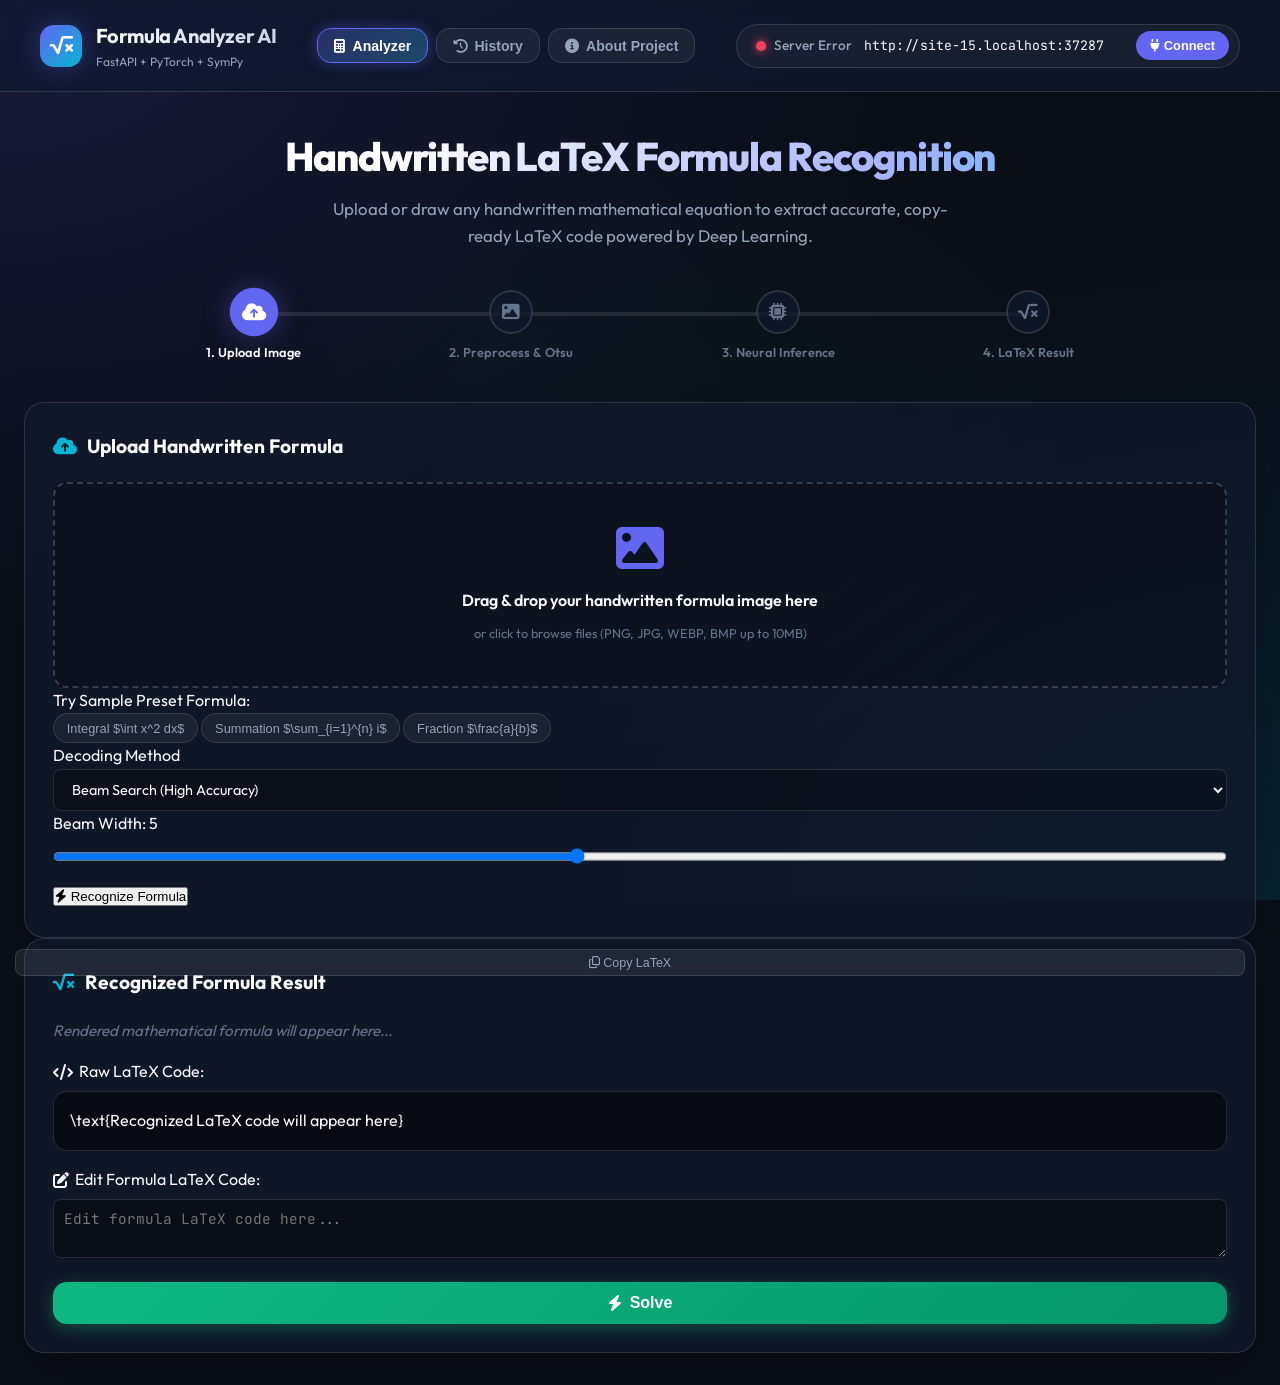
==== commit f9a571ed: "Upgrade SymPy exact quadratic roots UI and add Step 5 interactive Matplotlib range sliders" ====
--- a/templates/index.html
+++ b/templates/index.html
@@ -243,39 +243,100 @@
         </div>
       </section>
 
-      <!-- Section 1: SymPy Mathematical Solution Card -->
+      <!-- Step 4: SymPy Exact Mathematical Solver Card -->
       <section class="card solution-card" id="sympy-card" style="display: none; margin-top: 2rem;">
-        <div class="pipeline-header">
-          <h3 class="card-title" style="margin-bottom: 0;">
-            ⚡ SymPy Mathematical Solution
+        <div class="pipeline-header" style="display: flex; align-items: center; justify-content: space-between; border-bottom: 1px solid var(--border-color); padding-bottom: 0.75rem;">
+          <h3 class="card-title" style="margin-bottom: 0; display: flex; align-items: center; gap: 0.5rem; color: #f8fafc; font-size: 1.2rem;">
+            <i class="fa-solid fa-square-root-variable" style="color: #10b981;"></i> Step 4: SymPy Exact Mathematical Solver
           </h3>
-          <span class="badge-active" style="background: rgba(16, 185, 129, 0.15); border-color: var(--accent-emerald); color: var(--accent-emerald);">
-            <i class="fa-solid fa-calculator"></i> SymPy Symbolic Engine
+          <span class="badge-active" style="background: rgba(16, 185, 129, 0.12); border: 1px solid rgba(16, 185, 129, 0.4); color: #10b981; padding: 0.25rem 0.75rem; border-radius: 9999px; font-size: 0.8rem; font-weight: 600;">
+            Python Symbolic Engine v1.14
           </span>
         </div>
 
-        <div class="solution-box" style="background: rgba(0, 0, 0, 0.35); border: 1px solid var(--border-color); border-radius: var(--radius-md); padding: 1.25rem; margin-top: 1.25rem;">
-          <h4 class="pipeline-box-title" style="color: var(--accent-emerald);">Calculated Exact Symbolic Solution</h4>
-          <div class="rendered-math-box" id="sympy-render-box" style="margin-top: 0.75rem;">
-            <!-- Solved KaTeX math renders here -->
+        <div style="background: rgba(16, 185, 129, 0.12); border: 1px solid rgba(16, 185, 129, 0.3); border-radius: var(--radius-md); padding: 0.75rem 1rem; margin-top: 1rem; display: flex; align-items: center; gap: 0.6rem; color: #10b981; font-weight: 600; font-size: 0.9rem;">
+          <i class="fa-solid fa-square-check" style="font-size: 1.1rem;"></i>
+          <span id="sympy-status-text">SymPy Engine: Symbolic Solution for variable x</span>
+        </div>
+
+        <div class="sympy-grid" style="display: grid; grid-template-columns: 1fr 1fr; gap: 1.5rem; margin-top: 1.25rem;">
+          <!-- Column 1: Exact Symbolic Solution (LaTeX) -->
+          <div style="background: rgba(0,0,0,0.3); border: 1px solid var(--border-color); border-radius: var(--radius-md); padding: 1.25rem;">
+            <h4 style="color: var(--text-main); font-size: 0.95rem; display: flex; align-items: center; gap: 0.5rem; margin-bottom: 1rem;">
+              <i class="fa-solid fa-ruler-combined" style="color: var(--accent-cyan);"></i> Exact Symbolic Solution (LaTeX)
+            </h4>
+            <div id="sympy-render-box" style="padding: 1rem; background: rgba(0,0,0,0.4); border-radius: var(--radius-sm); min-height: 100px; display: flex; flex-direction: column; justify-content: center; align-items: center;">
+              <!-- Renders x_1 and x_2 roots -->
+            </div>
+          </div>
+
+          <!-- Column 2: Numerical Approximations -->
+          <div style="background: rgba(0,0,0,0.3); border: 1px solid var(--border-color); border-radius: var(--radius-md); padding: 1.25rem;">
+            <h4 style="color: var(--text-main); font-size: 0.95rem; display: flex; align-items: center; gap: 0.5rem; margin-bottom: 1rem;">
+              <i class="fa-solid fa-list-ol" style="color: var(--accent-cyan);"></i> Numerical Approximations
+            </h4>
+            <div id="numerical-apps-container" style="display: flex; flex-direction: column; gap: 0.75rem;">
+              <!-- SymPy string expressions render here -->
+            </div>
           </div>
         </div>
       </section>
 
-      <!-- Section 2: Matplotlib Function Graph Plot Card -->
+      <!-- Step 5: Function Graph & Interactive Range Controls Card -->
       <section class="card solution-card" id="plot-card" style="display: none; margin-top: 2rem;">
-        <div class="pipeline-header">
-          <h3 class="card-title" style="margin-bottom: 0;">
-            📈 Matplotlib Function Graph & Visualization
+        <div class="pipeline-header" style="display: flex; align-items: center; justify-content: space-between; border-bottom: 1px solid var(--border-color); padding-bottom: 0.75rem;">
+          <h3 class="card-title" style="margin-bottom: 0; display: flex; align-items: center; gap: 0.5rem; color: #f8fafc; font-size: 1.2rem;">
+            <i class="fa-solid fa-chart-area" style="color: var(--accent-cyan);"></i> Step 5: Function Graph & Interactive Range Controls
           </h3>
-          <span class="badge-active" style="background: rgba(56, 189, 248, 0.15); border-color: var(--accent-cyan); color: var(--accent-cyan);">
-            <i class="fa-solid fa-chart-line"></i> Matplotlib Dark-Mode Engine
+          <span class="badge-active" style="background: rgba(56, 189, 248, 0.12); border: 1px solid rgba(56, 189, 248, 0.4); color: var(--accent-cyan); padding: 0.25rem 0.75rem; border-radius: 9999px; font-size: 0.8rem; font-weight: 600;">
+            Matplotlib 2D Curve Plotter
           </span>
         </div>
 
-        <div class="solution-box" style="background: rgba(0, 0, 0, 0.35); border: 1px solid var(--border-color); border-radius: var(--radius-md); padding: 1.25rem; margin-top: 1.25rem;">
-          <h4 class="pipeline-box-title" style="color: var(--accent-cyan);">Function Curve Plot</h4>
-          <div class="plot-img-wrap" style="margin-top: 0.75rem; background: #0f172a; border-radius: var(--radius-sm); padding: 0.5rem; text-align: center;">
+        <div style="margin-top: 1.25rem; background: rgba(0, 0, 0, 0.35); border: 1px solid var(--border-color); border-radius: var(--radius-md); padding: 1.25rem;">
+          <h4 style="color: var(--text-main); font-size: 0.95rem; display: flex; align-items: center; gap: 0.5rem; margin-bottom: 1rem;">
+            <i class="fa-solid fa-sliders" style="color: var(--accent-cyan);"></i> Graph Interactive Parameters & Range Sliders:
+          </h4>
+
+          <div style="display: grid; grid-template-columns: repeat(auto-fit, minmax(200px, 1fr)); gap: 1.25rem; background: rgba(0,0,0,0.25); padding: 1rem; border-radius: var(--radius-sm); border: 1px solid var(--border-color);">
+            <!-- Slider 1: X-Min -->
+            <div>
+              <div style="display: flex; justify-content: space-between; font-size: 0.82rem; color: var(--text-muted); margin-bottom: 0.3rem;">
+                <span>X-Axis Minimum (X-Min)</span>
+                <span id="val-xmin" style="color: #ef4444; font-weight: 700;">-10.00</span>
+              </div>
+              <input type="range" id="slider-xmin" min="-50" max="0" step="1" value="-10" style="width: 100%; accent-color: #ef4444; cursor: pointer;">
+            </div>
+
+            <!-- Slider 2: X-Max -->
+            <div>
+              <div style="display: flex; justify-content: space-between; font-size: 0.82rem; color: var(--text-muted); margin-bottom: 0.3rem;">
+                <span>X-Axis Maximum (X-Max)</span>
+                <span id="val-xmax" style="color: #ef4444; font-weight: 700;">10.00</span>
+              </div>
+              <input type="range" id="slider-xmax" min="1" max="50" step="1" value="10" style="width: 100%; accent-color: #ef4444; cursor: pointer;">
+            </div>
+
+            <!-- Slider 3: Y-Offset -->
+            <div>
+              <div style="display: flex; justify-content: space-between; font-size: 0.82rem; color: var(--text-muted); margin-bottom: 0.3rem;">
+                <span>Vertical Shift (Y-Offset)</span>
+                <span id="val-yoffset" style="color: #ef4444; font-weight: 700;">0.00</span>
+              </div>
+              <input type="range" id="slider-yoffset" min="-20" max="20" step="1" value="0" style="width: 100%; accent-color: #ef4444; cursor: pointer;">
+            </div>
+
+            <!-- Slider 4: Plot Resolution -->
+            <div>
+              <div style="display: flex; justify-content: space-between; font-size: 0.82rem; color: var(--text-muted); margin-bottom: 0.3rem;">
+                <span>Plot Resolution (Points)</span>
+                <span id="val-resolution" style="color: #ef4444; font-weight: 700;">400</span>
+              </div>
+              <input type="range" id="slider-resolution" min="100" max="1000" step="50" value="400" style="width: 100%; accent-color: #ef4444; cursor: pointer;">
+            </div>
+          </div>
+
+          <div class="plot-img-wrap" style="margin-top: 1.25rem; background: #0b1329; border: 1px solid var(--border-color); border-radius: var(--radius-sm); padding: 0.75rem; text-align: center; min-height: 250px; display: flex; align-items: center; justify-content: center;">
             <img id="plot-img" src="" alt="Matplotlib Function Plot" style="max-width: 100%; border-radius: var(--radius-sm);">
           </div>
         </div>
